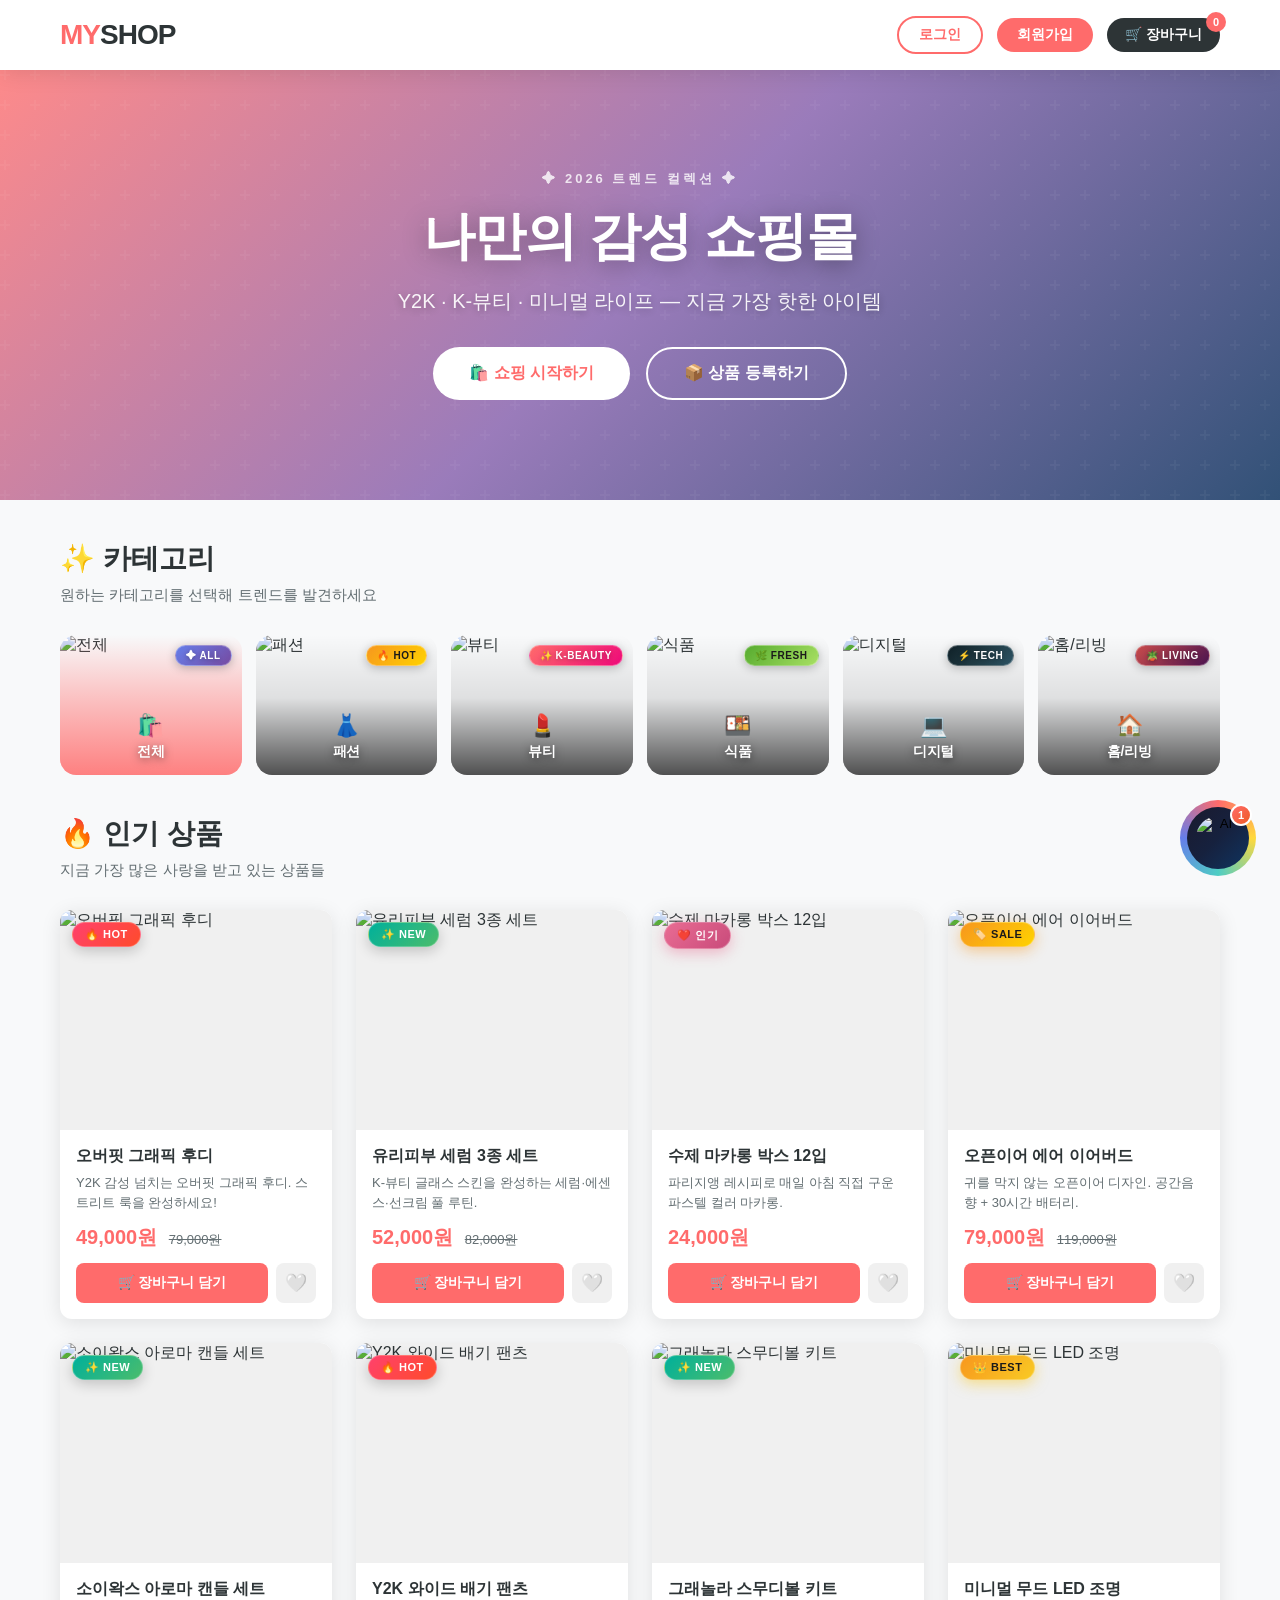
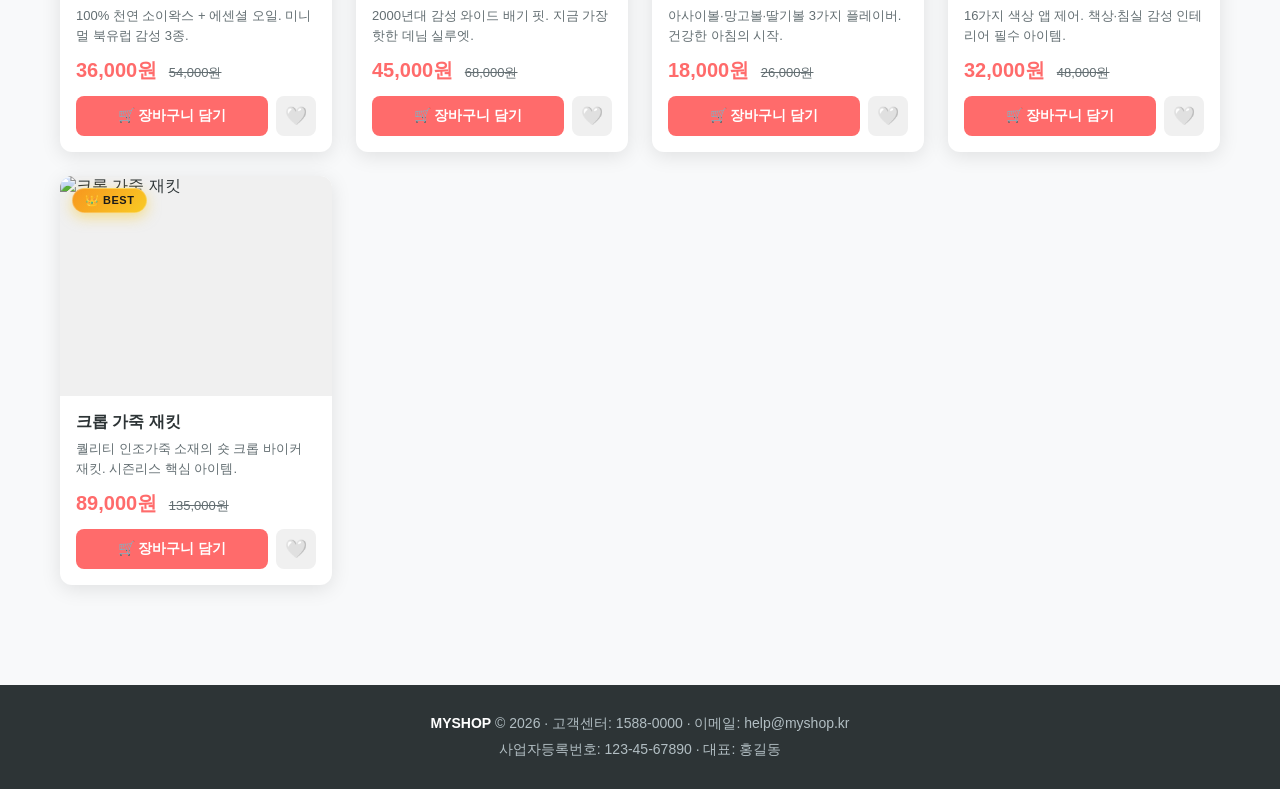
==== 내가만들 페이지 .html @ 1fa1c4a1 "Add project: 내가 만들 페이지, gitignore, init script Made-with: Cursor" ====
<!DOCTYPE html>
<html lang="ko">
<head>
  <meta charset="UTF-8" />
  <meta name="viewport" content="width=device-width, initial-scale=1.0" />
  <title>MY SHOP - 나만의 쇼핑몰</title>
  <style>
    * { margin: 0; padding: 0; box-sizing: border-box; }

    :root {
      --primary: #ff6b6b;
      --primary-dark: #e85555;
      --secondary: #4ecdc4;
      --dark: #2d3436;
      --gray: #636e72;
      --light-gray: #f0f0f0;
      --white: #ffffff;
      --shadow: 0 4px 20px rgba(0,0,0,0.1);
      --radius: 12px;
    }

    body {
      font-family: 'Segoe UI', 'Malgun Gothic', sans-serif;
      background: #f8f9fa;
      color: var(--dark);
    }

    /* ===== 헤더 ===== */
    header {
      background: var(--white);
      box-shadow: var(--shadow);
      position: sticky;
      top: 0;
      z-index: 100;
    }

    .header-inner {
      max-width: 1200px;
      margin: 0 auto;
      padding: 0 20px;
      height: 70px;
      display: flex;
      align-items: center;
      justify-content: space-between;
    }

    .logo {
      font-size: 28px;
      font-weight: 900;
      color: var(--primary);
      letter-spacing: -1px;
      cursor: pointer;
    }
    .logo span { color: var(--dark); }

    .header-actions {
      display: flex;
      align-items: center;
      gap: 14px;
    }

    .btn {
      padding: 8px 20px;
      border-radius: 30px;
      border: none;
      cursor: pointer;
      font-size: 14px;
      font-weight: 600;
      transition: all 0.2s;
    }

    .btn-outline {
      background: transparent;
      border: 2px solid var(--primary);
      color: var(--primary);
    }
    .btn-outline:hover { background: var(--primary); color: var(--white); }

    .btn-primary {
      background: var(--primary);
      color: var(--white);
    }
    .btn-primary:hover { background: var(--primary-dark); transform: translateY(-1px); }

    .cart-btn {
      position: relative;
      background: var(--dark);
      color: var(--white);
      padding: 8px 18px;
      border-radius: 30px;
      border: none;
      cursor: pointer;
      font-size: 14px;
      font-weight: 600;
      transition: all 0.2s;
    }
    .cart-btn:hover { background: #4a5568; transform: translateY(-1px); }
    .cart-count {
      position: absolute;
      top: -6px;
      right: -6px;
      background: var(--primary);
      color: var(--white);
      border-radius: 50%;
      width: 20px;
      height: 20px;
      font-size: 11px;
      display: flex;
      align-items: center;
      justify-content: center;
      font-weight: 700;
    }

    .user-info {
      display: flex;
      align-items: center;
      gap: 10px;
    }
    .user-avatar {
      width: 36px;
      height: 36px;
      background: linear-gradient(135deg, var(--primary), var(--secondary));
      border-radius: 50%;
      display: flex;
      align-items: center;
      justify-content: center;
      color: white;
      font-weight: 700;
      font-size: 14px;
    }
    .user-name { font-size: 14px; font-weight: 600; color: var(--dark); }

    /* ===== 히어로 배너 ===== */
    .hero {
      background:
        linear-gradient(135deg,
          rgba(255,107,107,0.78) 0%,
          rgba(118,75,162,0.72) 50%,
          rgba(15,52,96,0.85) 100%),
        url('https://images.unsplash.com/photo-1483985988355-763728e1935b?w=1400&q=85')
        center / cover no-repeat;
      padding: 100px 20px;
      text-align: center;
      color: white;
      position: relative;
      overflow: hidden;
    }
    .hero::after {
      content: '';
      position: absolute;
      inset: 0;
      background: url("data:image/svg+xml,%3Csvg width='60' height='60' viewBox='0 0 60 60' xmlns='http://www.w3.org/2000/svg'%3E%3Cg fill='none' fill-rule='evenodd'%3E%3Cg fill='%23ffffff' fill-opacity='0.04'%3E%3Cpath d='M36 34v-4h-2v4h-4v2h4v4h2v-4h4v-2h-4zm0-30V0h-2v4h-4v2h4v4h2V6h4V4h-4zM6 34v-4H4v4H0v2h4v4h2v-4h4v-2H6zM6 4V0H4v4H0v2h4v4h2V6h4V4H6z'/%3E%3C/g%3E%3C/g%3E%3C/svg%3E");
      pointer-events: none;
    }

    .hero > * { position: relative; z-index: 1; }

    .hero h1 {
      font-size: 52px;
      font-weight: 900;
      margin-bottom: 16px;
      text-shadow: 0 4px 24px rgba(0,0,0,0.35);
      letter-spacing: -1px;
    }

    .hero p {
      font-size: 20px;
      margin-bottom: 32px;
      opacity: 0.92;
      text-shadow: 0 2px 8px rgba(0,0,0,0.3);
    }

    .hero-btns { display: flex; gap: 16px; justify-content: center; flex-wrap: wrap; }

    .btn-hero {
      padding: 14px 36px;
      border-radius: 50px;
      font-size: 16px;
      font-weight: 700;
      border: none;
      cursor: pointer;
      transition: all 0.3s;
    }
    .btn-hero-white {
      background: white;
      color: var(--primary);
    }
    .btn-hero-white:hover { transform: translateY(-3px); box-shadow: 0 8px 25px rgba(0,0,0,0.2); }
    .btn-hero-outline {
      background: transparent;
      color: white;
      border: 2px solid white;
    }
    .btn-hero-outline:hover { background: white; color: var(--primary); transform: translateY(-3px); }

    /* ===== 메인 컨테이너 ===== */
    .container {
      max-width: 1200px;
      margin: 0 auto;
      padding: 40px 20px;
    }

    .section-title {
      font-size: 28px;
      font-weight: 800;
      margin-bottom: 8px;
      color: var(--dark);
    }
    .section-subtitle {
      color: var(--gray);
      margin-bottom: 30px;
      font-size: 15px;
    }

    /* ===== 카테고리 카드 ===== */
    .category-cards {
      display: grid;
      grid-template-columns: repeat(6, 1fr);
      gap: 14px;
      margin-bottom: 40px;
    }

    @media (max-width: 1000px) {
      .category-cards { grid-template-columns: repeat(3, 1fr); }
    }
    @media (max-width: 560px) {
      .category-cards { grid-template-columns: repeat(2, 1fr); gap: 10px; }
    }

    .cat-card {
      position: relative;
      height: 140px;
      border-radius: 16px;
      overflow: hidden;
      cursor: pointer;
      transition: transform 0.3s, box-shadow 0.3s;
    }
    .cat-card:hover { transform: translateY(-5px); box-shadow: 0 16px 40px rgba(0,0,0,0.18); }

    .cat-card img {
      width: 100%;
      height: 100%;
      object-fit: cover;
      transition: transform 0.4s;
    }
    .cat-card:hover img { transform: scale(1.08); }

    .cat-card-overlay {
      position: absolute;
      inset: 0;
      background: linear-gradient(to top, rgba(0,0,0,0.68) 0%, rgba(0,0,0,0.1) 55%, transparent 100%);
      display: flex;
      flex-direction: column;
      align-items: center;
      justify-content: flex-end;
      padding: 14px 10px;
      transition: background 0.3s;
    }
    .cat-card:hover .cat-card-overlay {
      background: linear-gradient(to top, rgba(255,107,107,0.75) 0%, rgba(255,107,107,0.2) 60%, transparent 100%);
    }
    .cat-card-overlay.active-card {
      background: linear-gradient(to top, rgba(255,107,107,0.85) 0%, rgba(255,107,107,0.35) 60%, transparent 100%);
    }

    .cat-card-emoji { font-size: 22px; margin-bottom: 4px; }
    .cat-card-label {
      color: white;
      font-size: 14px;
      font-weight: 800;
      text-shadow: 0 2px 8px rgba(0,0,0,0.5);
      letter-spacing: -0.3px;
    }

    .cat-card-badge {
      position: absolute;
      top: 10px;
      right: 10px;
      color: white;
      font-size: 10px;
      font-weight: 800;
      padding: 4px 10px;
      border-radius: 20px;
      letter-spacing: 0.6px;
      backdrop-filter: blur(6px);
      border: 1px solid rgba(255,255,255,0.3);
      box-shadow: 0 2px 10px rgba(0,0,0,0.25);
      text-shadow: 0 1px 4px rgba(0,0,0,0.3);
    }
    .badge-all      { background: linear-gradient(135deg, #667eea, #764ba2); }
    .badge-fashion  { background: linear-gradient(135deg, #f7971e, #ffd200); color: #1a1a1a; text-shadow: none; }
    .badge-beauty   { background: linear-gradient(135deg, #ff6b6b, #ee0979); }
    .badge-food     { background: linear-gradient(135deg, #56ab2f, #a8e063); color: #1a1a1a; text-shadow: none; }
    .badge-digital  { background: linear-gradient(135deg, #0f2027, #203a43, #2c5364); }
    .badge-home     { background: linear-gradient(135deg, #c94b4b, #4b134f); }

    /* ===== 카테고리 텍스트 버튼 (숨김 처리 후 JS에서 활용) ===== */
    .categories {
      display: flex;
      gap: 12px;
      margin-bottom: 40px;
      flex-wrap: wrap;
    }

    .cat-btn {
      padding: 10px 24px;
      border-radius: 30px;
      border: 2px solid #e0e0e0;
      background: white;
      color: var(--gray);
      cursor: pointer;
      font-size: 14px;
      font-weight: 600;
      transition: all 0.2s;
    }
    .cat-btn.active, .cat-btn:hover {
      background: var(--primary);
      color: white;
      border-color: var(--primary);
    }

    /* ===== 상품 그리드 ===== */
    .products-grid {
      display: grid;
      grid-template-columns: repeat(auto-fill, minmax(260px, 1fr));
      gap: 24px;
    }

    .product-card {
      background: white;
      border-radius: var(--radius);
      box-shadow: var(--shadow);
      overflow: hidden;
      transition: all 0.3s;
      cursor: pointer;
    }
    .product-card:hover { transform: translateY(-6px); box-shadow: 0 12px 40px rgba(0,0,0,0.15); }

    .product-img-wrap {
      position: relative;
      height: 220px;
      background: var(--light-gray);
      overflow: hidden;
    }
    .product-img-wrap img {
      width: 100%;
      height: 100%;
      object-fit: cover;
      transition: transform 0.4s;
    }
    .product-card:hover .product-img-wrap img { transform: scale(1.06); }

    .product-badge {
      position: absolute;
      top: 12px;
      left: 12px;
      color: white;
      padding: 5px 12px;
      border-radius: 30px;
      font-size: 11px;
      font-weight: 800;
      letter-spacing: 0.5px;
      backdrop-filter: blur(8px);
      border: 1px solid rgba(255,255,255,0.25);
      box-shadow: 0 4px 14px rgba(0,0,0,0.2);
    }
    /* 뱃지 타입별 스타일 */
    .badge-hot {
      background: linear-gradient(135deg, #ff416c, #ff4b2b);
      animation: badgePulse 1.8s ease-in-out infinite;
    }
    .badge-new {
      background: linear-gradient(135deg, #00b09b, #96c93d);
      animation: badgeShimmer 2.5s linear infinite;
      background-size: 200% 200%;
    }
    .badge-sale {
      background: linear-gradient(135deg, #f7971e, #ffd200);
      color: #1a1a1a;
      box-shadow: 0 4px 14px rgba(247,151,30,0.45);
    }
    .badge-best {
      background: linear-gradient(135deg, #f7971e 0%, #f9ca24 50%, #f0932b 100%);
      background-size: 200% 200%;
      animation: badgeGold 2s ease infinite;
      color: #1a1a1a;
      box-shadow: 0 4px 14px rgba(249,202,36,0.5);
    }
    .badge-popular {
      background: linear-gradient(135deg, #e96c93, #c94b7b);
      box-shadow: 0 4px 14px rgba(233,108,147,0.45);
    }
    .badge-default {
      background: linear-gradient(135deg, #667eea, #764ba2);
    }

    @keyframes badgePulse {
      0%,100% { box-shadow: 0 4px 14px rgba(255,65,108,0.35); transform: scale(1); }
      50%      { box-shadow: 0 4px 22px rgba(255,65,108,0.7); transform: scale(1.05); }
    }
    @keyframes badgeShimmer {
      0%   { background-position: 0% 50%; }
      50%  { background-position: 100% 50%; }
      100% { background-position: 0% 50%; }
    }
    @keyframes badgeGold {
      0%   { background-position: 0% 50%; }
      50%  { background-position: 100% 50%; }
      100% { background-position: 0% 50%; }
    }

    .product-info { padding: 16px; }
    .product-name { font-size: 16px; font-weight: 700; margin-bottom: 6px; }
    .product-desc { font-size: 13px; color: var(--gray); margin-bottom: 12px; line-height: 1.5; }
    .product-price { font-size: 20px; font-weight: 800; color: var(--primary); margin-bottom: 12px; }
    .product-price small { font-size: 13px; font-weight: 400; color: var(--gray); text-decoration: line-through; margin-left: 6px; }

    .product-actions { display: flex; gap: 8px; }
    .btn-cart {
      flex: 1;
      padding: 10px;
      background: var(--primary);
      color: white;
      border: none;
      border-radius: 8px;
      font-size: 14px;
      font-weight: 600;
      cursor: pointer;
      transition: all 0.2s;
    }
    .btn-cart:hover { background: var(--primary-dark); }
    .btn-wish {
      width: 40px;
      height: 40px;
      background: var(--light-gray);
      border: none;
      border-radius: 8px;
      font-size: 18px;
      cursor: pointer;
      transition: all 0.2s;
      display: flex;
      align-items: center;
      justify-content: center;
    }
    .btn-wish:hover { background: #ffeaea; }
    .btn-wish.liked { color: var(--primary); }

    .no-products {
      grid-column: 1 / -1;
      text-align: center;
      padding: 60px 20px;
      color: var(--gray);
    }
    .no-products .icon { font-size: 60px; margin-bottom: 16px; }
    .no-products p { font-size: 18px; }

    /* ===== 상품 등록 버튼 (판매자) ===== */
    .add-product-section {
      background: white;
      border-radius: var(--radius);
      padding: 30px;
      margin-bottom: 40px;
      box-shadow: var(--shadow);
      border-left: 5px solid var(--primary);
    }

    /* ===== 모달 공통 ===== */
    .modal-overlay {
      display: none;
      position: fixed;
      inset: 0;
      background: rgba(0,0,0,0.55);
      backdrop-filter: blur(4px);
      z-index: 1000;
      justify-content: center;
      align-items: center;
    }
    .modal-overlay.open { display: flex; }

    .modal {
      background: white;
      border-radius: 20px;
      width: 90%;
      max-width: 480px;
      max-height: 90vh;
      overflow-y: auto;
      padding: 36px;
      position: relative;
      animation: modalIn 0.3s ease;
    }
    .modal-wide { max-width: 600px; }

    @keyframes modalIn {
      from { opacity: 0; transform: translateY(-30px) scale(0.96); }
      to   { opacity: 1; transform: translateY(0) scale(1); }
    }

    .modal-close {
      position: absolute;
      top: 16px;
      right: 20px;
      background: none;
      border: none;
      font-size: 24px;
      cursor: pointer;
      color: var(--gray);
      transition: color 0.2s;
    }
    .modal-close:hover { color: var(--dark); }

    .modal-title {
      font-size: 24px;
      font-weight: 800;
      margin-bottom: 6px;
    }
    .modal-sub {
      color: var(--gray);
      font-size: 14px;
      margin-bottom: 28px;
    }

    /* ===== 폼 ===== */
    .form-group { margin-bottom: 18px; }
    .form-group label {
      display: block;
      font-size: 14px;
      font-weight: 600;
      margin-bottom: 7px;
      color: var(--dark);
    }
    .form-group input,
    .form-group textarea,
    .form-group select {
      width: 100%;
      padding: 12px 16px;
      border: 2px solid #e0e0e0;
      border-radius: 10px;
      font-size: 15px;
      transition: border-color 0.2s;
      outline: none;
      font-family: inherit;
    }
    .form-group input:focus,
    .form-group textarea:focus,
    .form-group select:focus { border-color: var(--primary); }
    .form-group textarea { height: 90px; resize: vertical; }

    .form-row { display: grid; grid-template-columns: 1fr 1fr; gap: 14px; }

    /* 이미지 업로드 */
    .img-upload-area {
      border: 2px dashed #ccc;
      border-radius: 12px;
      padding: 30px;
      text-align: center;
      cursor: pointer;
      transition: all 0.2s;
      background: #fafafa;
    }
    .img-upload-area:hover, .img-upload-area.drag { border-color: var(--primary); background: #fff0f0; }
    .img-upload-area .upload-icon { font-size: 40px; margin-bottom: 10px; }
    .img-upload-area p { color: var(--gray); font-size: 14px; }
    .img-upload-area strong { color: var(--primary); }
    #imagePreview {
      display: flex;
      flex-wrap: wrap;
      gap: 10px;
      margin-top: 14px;
    }
    .preview-item {
      position: relative;
      width: 90px;
      height: 90px;
      border-radius: 8px;
      overflow: hidden;
      border: 2px solid #e0e0e0;
    }
    .preview-item img { width: 100%; height: 100%; object-fit: cover; }
    .preview-item .remove-img {
      position: absolute;
      top: 3px;
      right: 3px;
      background: rgba(0,0,0,0.6);
      color: white;
      border: none;
      border-radius: 50%;
      width: 20px;
      height: 20px;
      font-size: 12px;
      cursor: pointer;
      display: flex;
      align-items: center;
      justify-content: center;
    }

    .btn-full {
      width: 100%;
      padding: 14px;
      border-radius: 12px;
      border: none;
      font-size: 16px;
      font-weight: 700;
      cursor: pointer;
      transition: all 0.2s;
      margin-top: 4px;
    }
    .btn-full-primary { background: var(--primary); color: white; }
    .btn-full-primary:hover { background: var(--primary-dark); transform: translateY(-2px); }

    .form-divider {
      text-align: center;
      color: var(--gray);
      font-size: 13px;
      margin: 16px 0;
      position: relative;
    }
    .form-divider::before, .form-divider::after {
      content: '';
      position: absolute;
      top: 50%;
      width: 42%;
      height: 1px;
      background: #e0e0e0;
    }
    .form-divider::before { left: 0; }
    .form-divider::after { right: 0; }

    .switch-form {
      text-align: center;
      font-size: 14px;
      color: var(--gray);
      margin-top: 16px;
    }
    .switch-form a {
      color: var(--primary);
      font-weight: 700;
      cursor: pointer;
      text-decoration: none;
    }
    .switch-form a:hover { text-decoration: underline; }

    /* ===== 장바구니 모달 ===== */
    .cart-item {
      display: flex;
      align-items: center;
      gap: 14px;
      padding: 14px 0;
      border-bottom: 1px solid #f0f0f0;
    }
    .cart-item-img {
      width: 70px;
      height: 70px;
      border-radius: 10px;
      object-fit: cover;
      background: var(--light-gray);
    }
    .cart-item-info { flex: 1; }
    .cart-item-name { font-weight: 700; font-size: 15px; }
    .cart-item-price { color: var(--primary); font-weight: 700; font-size: 15px; margin-top: 4px; }
    .cart-item-qty {
      display: flex;
      align-items: center;
      gap: 8px;
      margin-top: 8px;
    }
    .qty-btn {
      width: 28px;
      height: 28px;
      border-radius: 50%;
      border: 2px solid #e0e0e0;
      background: white;
      font-size: 16px;
      cursor: pointer;
      display: flex;
      align-items: center;
      justify-content: center;
      transition: all 0.2s;
    }
    .qty-btn:hover { border-color: var(--primary); color: var(--primary); }
    .qty-num { font-weight: 700; min-width: 24px; text-align: center; }
    .cart-item-remove {
      background: none;
      border: none;
      color: #ccc;
      font-size: 20px;
      cursor: pointer;
      transition: color 0.2s;
    }
    .cart-item-remove:hover { color: var(--primary); }

    .cart-total {
      margin-top: 20px;
      padding: 16px;
      background: #fff5f5;
      border-radius: 12px;
    }
    .cart-total-row {
      display: flex;
      justify-content: space-between;
      align-items: center;
      margin-bottom: 8px;
    }
    .cart-total-price { font-size: 22px; font-weight: 900; color: var(--primary); }
    .cart-empty { text-align: center; padding: 40px; color: var(--gray); }
    .cart-empty .icon { font-size: 50px; margin-bottom: 12px; }

    /* ===== 토스트 알림 ===== */
    #toast {
      position: fixed;
      bottom: 30px;
      right: 30px;
      background: var(--dark);
      color: white;
      padding: 14px 24px;
      border-radius: 12px;
      font-size: 15px;
      font-weight: 600;
      box-shadow: 0 8px 30px rgba(0,0,0,0.2);
      z-index: 9999;
      transform: translateY(80px);
      opacity: 0;
      transition: all 0.4s cubic-bezier(0.175, 0.885, 0.32, 1.275);
      display: flex;
      align-items: center;
      gap: 10px;
    }
    #toast.show { transform: translateY(0); opacity: 1; }
    #toast.success { background: #00b894; }
    #toast.error { background: #d63031; }
    #toast.info { background: #0984e3; }

    /* ===== 푸터 ===== */
    footer {
      background: var(--dark);
      color: #b2bec3;
      text-align: center;
      padding: 30px 20px;
      margin-top: 60px;
      font-size: 14px;
    }
    footer strong { color: white; }

    /* ===== AI 챗봇 (트렌디 리디자인) ===== */

    /* FAB 버튼 */
    .chatbot-fab {
      position: fixed;
      bottom: 28px;
      right: 28px;
      width: 68px;
      height: 68px;
      border-radius: 50%;
      border: none;
      cursor: pointer;
      z-index: 500;
      padding: 0;
      background: none;
      transition: transform 0.3s cubic-bezier(0.175,0.885,0.32,1.275);
    }
    .chatbot-fab:hover { transform: scale(1.1); }

    .fab-ring {
      position: absolute;
      inset: -4px;
      border-radius: 50%;
      background: conic-gradient(from 0deg, #ff6b6b, #ffd93d, #4ecdc4, #667eea, #ff6b6b);
      animation: spinRing 3s linear infinite;
      z-index: 0;
    }
    @keyframes spinRing { to { transform: rotate(360deg); } }

    .fab-inner {
      position: absolute;
      inset: 3px;
      border-radius: 50%;
      background: linear-gradient(135deg, #1a1a2e 0%, #16213e 50%, #0f3460 100%);
      display: flex;
      align-items: center;
      justify-content: center;
      z-index: 1;
      overflow: hidden;
    }
    .fab-inner img {
      width: 44px;
      height: 44px;
      border-radius: 50%;
      object-fit: cover;
    }
    .fab-inner-close {
      display: none;
      font-size: 20px;
      color: white;
    }

    .chat-notif {
      position: absolute;
      top: 0px;
      right: 0px;
      background: linear-gradient(135deg, #ff6b6b, #ee5a24);
      color: white;
      border-radius: 50%;
      width: 22px;
      height: 22px;
      font-size: 11px;
      font-weight: 800;
      display: flex;
      align-items: center;
      justify-content: center;
      z-index: 2;
      border: 2px solid white;
      animation: notifPop 1.8s ease-in-out infinite;
    }
    @keyframes notifPop {
      0%,100% { transform: scale(1); box-shadow: 0 0 0 0 rgba(255,107,107,0.4); }
      50%      { transform: scale(1.15); box-shadow: 0 0 0 8px rgba(255,107,107,0); }
    }

    /* 챗봇 창 */
    .chatbot-window {
      position: fixed;
      bottom: 112px;
      right: 28px;
      width: 380px;
      height: 560px;
      border-radius: 28px;
      box-shadow: 0 30px 80px rgba(0,0,0,0.22), 0 0 0 1px rgba(255,255,255,0.1);
      z-index: 499;
      display: flex;
      flex-direction: column;
      overflow: hidden;
      transform: scale(0.82) translateY(40px);
      opacity: 0;
      pointer-events: none;
      transform-origin: bottom right;
      transition: all 0.38s cubic-bezier(0.175,0.885,0.32,1.275);
      background: #0f0f1a;
    }
    .chatbot-window.open {
      transform: scale(1) translateY(0);
      opacity: 1;
      pointer-events: all;
    }

    /* 헤더 - 메시 그라디언트 */
    .chatbot-header {
      position: relative;
      padding: 18px 18px 22px;
      display: flex;
      align-items: center;
      justify-content: space-between;
      color: white;
      flex-shrink: 0;
      overflow: hidden;
      background: linear-gradient(135deg, #1a1a2e 0%, #16213e 60%, #0f3460 100%);
    }

    /* 메시 그라디언트 배경 블롭 */
    .chatbot-header::before {
      content: '';
      position: absolute;
      top: -30px; left: -20px;
      width: 160px; height: 160px;
      background: radial-gradient(circle, rgba(102,126,234,0.6) 0%, transparent 70%);
      border-radius: 50%;
      animation: blobFloat1 5s ease-in-out infinite;
    }
    .chatbot-header::after {
      content: '';
      position: absolute;
      bottom: -20px; right: 30px;
      width: 120px; height: 120px;
      background: radial-gradient(circle, rgba(255,107,107,0.5) 0%, transparent 70%);
      border-radius: 50%;
      animation: blobFloat2 6s ease-in-out infinite;
    }
    @keyframes blobFloat1 {
      0%,100% { transform: translate(0,0) scale(1); }
      50%      { transform: translate(15px, 10px) scale(1.15); }
    }
    @keyframes blobFloat2 {
      0%,100% { transform: translate(0,0) scale(1); }
      50%      { transform: translate(-10px,-8px) scale(1.1); }
    }

    .chatbot-header-info {
      display: flex;
      align-items: center;
      gap: 13px;
      position: relative;
      z-index: 1;
    }

    .chatbot-avatar-wrap {
      position: relative;
    }
    .chatbot-avatar {
      width: 52px;
      height: 52px;
      border-radius: 50%;
      border: 2.5px solid rgba(255,255,255,0.3);
      object-fit: cover;
      display: block;
      background: #1a1a2e;
    }
    .avatar-online-ring {
      position: absolute;
      bottom: 1px; right: 1px;
      width: 13px; height: 13px;
      background: #00d2a0;
      border-radius: 50%;
      border: 2px solid #16213e;
      animation: onlinePulse 2s infinite;
    }
    @keyframes onlinePulse {
      0%,100% { box-shadow: 0 0 0 0 rgba(0,210,160,0.5); }
      50%      { box-shadow: 0 0 0 5px rgba(0,210,160,0); }
    }

    .chatbot-name {
      font-weight: 800;
      font-size: 16px;
      letter-spacing: -0.3px;
      background: linear-gradient(90deg, #fff 30%, #c9d6ff);
      -webkit-background-clip: text;
      -webkit-text-fill-color: transparent;
      background-clip: text;
    }
    .chatbot-status {
      font-size: 12px;
      color: rgba(255,255,255,0.65);
      display: flex;
      align-items: center;
      gap: 5px;
      margin-top: 3px;
    }
    .status-dot {
      width: 6px; height: 6px;
      background: #00d2a0;
      border-radius: 50%;
      animation: blink 2s infinite;
    }
    @keyframes blink { 0%,100%{opacity:1} 50%{opacity:0.3} }

    .chatbot-header-close {
      position: relative;
      z-index: 1;
      background: rgba(255,255,255,0.12);
      border: 1px solid rgba(255,255,255,0.2);
      color: white;
      width: 34px; height: 34px;
      border-radius: 50%;
      cursor: pointer;
      font-size: 14px;
      transition: all 0.2s;
      display: flex;
      align-items: center;
      justify-content: center;
      backdrop-filter: blur(8px);
    }
    .chatbot-header-close:hover {
      background: rgba(255,255,255,0.25);
      transform: rotate(90deg);
    }

    /* 별이 흐르는 헤더 장식 */
    .header-stars {
      position: absolute;
      inset: 0;
      z-index: 0;
      pointer-events: none;
      overflow: hidden;
    }
    .star {
      position: absolute;
      background: white;
      border-radius: 50%;
      opacity: 0;
      animation: starFade 4s infinite;
    }
    @keyframes starFade {
      0%   { opacity: 0; transform: scale(0); }
      50%  { opacity: 0.7; transform: scale(1); }
      100% { opacity: 0; transform: scale(0); }
    }

    /* 메시지 영역 */
    .chatbot-messages {
      flex: 1;
      overflow-y: auto;
      padding: 18px 16px;
      display: flex;
      flex-direction: column;
      gap: 14px;
      background: linear-gradient(180deg, #0f0f1a 0%, #141428 100%);
    }
    .chatbot-messages::-webkit-scrollbar { width: 3px; }
    .chatbot-messages::-webkit-scrollbar-thumb {
      background: rgba(255,255,255,0.1);
      border-radius: 4px;
    }

    /* 메시지 래퍼 (아바타 포함) */
    .chat-msg-wrap {
      display: flex;
      align-items: flex-end;
      gap: 8px;
    }
    .chat-msg-wrap.user { flex-direction: row-reverse; }

    .chat-mini-avatar {
      width: 28px; height: 28px;
      border-radius: 50%;
      object-fit: cover;
      flex-shrink: 0;
      border: 1.5px solid rgba(255,255,255,0.15);
    }
    .chat-mini-user {
      width: 28px; height: 28px;
      border-radius: 50%;
      background: linear-gradient(135deg, #667eea, #ff6b6b);
      display: flex;
      align-items: center;
      justify-content: center;
      font-size: 13px;
      color: white;
      font-weight: 700;
      flex-shrink: 0;
    }

    .chat-msg { display: flex; flex-direction: column; max-width: 75%; }
    .chat-msg.bot { align-items: flex-start; }
    .chat-msg.user { align-items: flex-end; }

    .chat-bubble {
      padding: 12px 16px;
      border-radius: 20px;
      font-size: 14px;
      line-height: 1.6;
      word-break: break-word;
    }
    .chat-msg.bot .chat-bubble {
      background: rgba(255,255,255,0.08);
      color: #e8eaf6;
      border-bottom-left-radius: 5px;
      border: 1px solid rgba(255,255,255,0.1);
      backdrop-filter: blur(10px);
    }
    .chat-msg.user .chat-bubble {
      background: linear-gradient(135deg, #667eea 0%, #764ba2 100%);
      color: white;
      border-bottom-right-radius: 5px;
      box-shadow: 0 4px 20px rgba(102,126,234,0.4);
    }
    .chat-time {
      font-size: 10px;
      color: rgba(255,255,255,0.3);
      margin-top: 5px;
      padding: 0 4px;
    }

    /* 타이핑 인디케이터 */
    .chat-typing {
      display: flex;
      align-items: center;
      gap: 5px;
      padding: 14px 18px;
      background: rgba(255,255,255,0.07);
      border: 1px solid rgba(255,255,255,0.1);
      border-radius: 20px;
      border-bottom-left-radius: 5px;
      width: fit-content;
    }
    .typing-dot {
      width: 7px; height: 7px;
      background: linear-gradient(135deg, #667eea, #764ba2);
      border-radius: 50%;
      animation: typingBounce 1.2s infinite;
    }
    .typing-dot:nth-child(2) { animation-delay: 0.2s; background: linear-gradient(135deg, #764ba2, #ff6b6b); }
    .typing-dot:nth-child(3) { animation-delay: 0.4s; background: linear-gradient(135deg, #ff6b6b, #ffd93d); }
    @keyframes typingBounce {
      0%,60%,100% { transform: translateY(0) scale(1); }
      30%          { transform: translateY(-7px) scale(1.1); }
    }

    /* 빠른 질문 버튼 */
    .chatbot-quick-btns {
      display: flex;
      flex-wrap: wrap;
      gap: 8px;
      margin-top: 6px;
    }
    .chatbot-quick-btns button {
      background: rgba(255,255,255,0.06);
      border: 1px solid rgba(255,255,255,0.15);
      border-radius: 20px;
      padding: 7px 14px;
      font-size: 12px;
      cursor: pointer;
      color: rgba(255,255,255,0.75);
      transition: all 0.25s;
      font-weight: 600;
      backdrop-filter: blur(8px);
    }
    .chatbot-quick-btns button:hover {
      background: rgba(102,126,234,0.3);
      border-color: #667eea;
      color: white;
      transform: translateY(-2px);
      box-shadow: 0 4px 16px rgba(102,126,234,0.3);
    }

    /* 구분선 날짜 */
    .chat-date-divider {
      display: flex;
      align-items: center;
      gap: 10px;
      color: rgba(255,255,255,0.25);
      font-size: 11px;
    }
    .chat-date-divider::before, .chat-date-divider::after {
      content: '';
      flex: 1;
      height: 1px;
      background: rgba(255,255,255,0.08);
    }

    /* 입력창 */
    .chatbot-input-area {
      display: flex;
      align-items: center;
      gap: 10px;
      padding: 14px 16px;
      background: rgba(255,255,255,0.04);
      border-top: 1px solid rgba(255,255,255,0.08);
      flex-shrink: 0;
      backdrop-filter: blur(10px);
    }
    .chatbot-input-area input {
      flex: 1;
      background: rgba(255,255,255,0.08);
      border: 1.5px solid rgba(255,255,255,0.12);
      border-radius: 30px;
      padding: 11px 18px;
      font-size: 14px;
      color: white;
      outline: none;
      transition: all 0.25s;
      font-family: inherit;
    }
    .chatbot-input-area input::placeholder { color: rgba(255,255,255,0.35); }
    .chatbot-input-area input:focus {
      border-color: rgba(102,126,234,0.7);
      background: rgba(102,126,234,0.12);
      box-shadow: 0 0 0 3px rgba(102,126,234,0.15);
    }

    .chatbot-send {
      width: 46px; height: 46px;
      background: linear-gradient(135deg, #667eea 0%, #764ba2 100%);
      color: white;
      border: none;
      border-radius: 50%;
      font-size: 18px;
      cursor: pointer;
      display: flex;
      align-items: center;
      justify-content: center;
      transition: all 0.25s;
      flex-shrink: 0;
      box-shadow: 0 4px 18px rgba(102,126,234,0.45);
    }
    .chatbot-send:hover {
      transform: scale(1.12) rotate(-5deg);
      box-shadow: 0 6px 24px rgba(102,126,234,0.65);
    }
    .chatbot-send svg {
      width: 20px; height: 20px;
      fill: none;
      stroke: white;
      stroke-width: 2.2;
      stroke-linecap: round;
      stroke-linejoin: round;
    }

    /* ===== 반응형 ===== */
    @media (max-width: 600px) {
      .hero h1 { font-size: 32px; }
      .hero p { font-size: 16px; }
      .form-row { grid-template-columns: 1fr; }
      .header-inner { gap: 8px; }
      .chatbot-window { width: calc(100vw - 20px); right: 10px; bottom: 90px; }
      .chatbot-fab { bottom: 16px; right: 16px; }
    }
  </style>
</head>
<body>

<!-- ===== 헤더 ===== -->
<header>
  <div class="header-inner">
    <div class="logo" onclick="scrollToTop()">MY<span>SHOP</span></div>
    <div class="header-actions" id="headerActions">
      <button class="btn btn-outline" onclick="openModal('loginModal')">로그인</button>
      <button class="btn btn-primary" onclick="openModal('registerModal')">회원가입</button>
      <button class="cart-btn" onclick="openModal('cartModal')">
        🛒 장바구니
        <span class="cart-count" id="cartCount">0</span>
      </button>
    </div>
  </div>
</header>

<!-- ===== 히어로 배너 ===== -->
<div class="hero">
  <div style="font-size:13px;font-weight:700;letter-spacing:3px;opacity:0.8;margin-bottom:14px;text-transform:uppercase;">✦ 2026 트렌드 컬렉션 ✦</div>
  <h1>나만의 감성 쇼핑몰</h1>
  <p>Y2K · K-뷰티 · 미니멀 라이프 — 지금 가장 핫한 아이템</p>
  <div class="hero-btns">
    <button class="btn-hero btn-hero-white" onclick="scrollToProducts()">🛍️ 쇼핑 시작하기</button>
    <button class="btn-hero btn-hero-outline" onclick="checkLoginAndOpen()">📦 상품 등록하기</button>
  </div>
</div>

<!-- ===== 메인 콘텐츠 ===== -->
<div class="container">

  <!-- 카테고리 카드 -->
  <h2 class="section-title">✨ 카테고리</h2>
  <p class="section-subtitle">원하는 카테고리를 선택해 트렌드를 발견하세요</p>
  <div class="category-cards" id="categoryCards">
    <div class="cat-card active-card" onclick="filterCategoryCard('all', this)">
      <img src="https://images.unsplash.com/photo-1483985988355-763728e1935b?w=600&q=85" alt="전체" loading="lazy" />
      <div class="cat-card-overlay active-card" id="overlay-all">
        <div class="cat-card-emoji">🛍️</div>
        <div class="cat-card-label">전체</div>
      </div>
      <span class="cat-card-badge badge-all">✦ ALL</span>
    </div>
    <div class="cat-card" onclick="filterCategoryCard('fashion', this)">
      <img src="https://images.unsplash.com/photo-1469334031218-e382a71b716b?w=600&q=85" alt="패션" loading="lazy" />
      <div class="cat-card-overlay" id="overlay-fashion">
        <div class="cat-card-emoji">👗</div>
        <div class="cat-card-label">패션</div>
      </div>
      <span class="cat-card-badge badge-fashion">🔥 HOT</span>
    </div>
    <div class="cat-card" onclick="filterCategoryCard('beauty', this)">
      <img src="https://images.unsplash.com/photo-1596462502278-27bfdc403348?w=600&q=85" alt="뷰티" loading="lazy" />
      <div class="cat-card-overlay" id="overlay-beauty">
        <div class="cat-card-emoji">💄</div>
        <div class="cat-card-label">뷰티</div>
      </div>
      <span class="cat-card-badge badge-beauty">✨ K-BEAUTY</span>
    </div>
    <div class="cat-card" onclick="filterCategoryCard('food', this)">
      <img src="https://images.unsplash.com/photo-1504674900247-0877df9cc836?w=600&q=85" alt="식품" loading="lazy" />
      <div class="cat-card-overlay" id="overlay-food">
        <div class="cat-card-emoji">🍱</div>
        <div class="cat-card-label">식품</div>
      </div>
      <span class="cat-card-badge badge-food">🌿 FRESH</span>
    </div>
    <div class="cat-card" onclick="filterCategoryCard('digital', this)">
      <img src="https://images.unsplash.com/photo-1519389950473-47ba0277781c?w=600&q=85" alt="디지털" loading="lazy" />
      <div class="cat-card-overlay" id="overlay-digital">
        <div class="cat-card-emoji">💻</div>
        <div class="cat-card-label">디지털</div>
      </div>
      <span class="cat-card-badge badge-digital">⚡ TECH</span>
    </div>
    <div class="cat-card" onclick="filterCategoryCard('home', this)">
      <img src="https://images.unsplash.com/photo-1618221195710-dd6b41faaea6?w=600&q=85" alt="홈/리빙" loading="lazy" />
      <div class="cat-card-overlay" id="overlay-home">
        <div class="cat-card-emoji">🏠</div>
        <div class="cat-card-label">홈/리빙</div>
      </div>
      <span class="cat-card-badge badge-home">🪴 LIVING</span>
    </div>
  </div>

  <!-- 상품 목록 -->
  <div id="productsSection">
    <h2 class="section-title">🔥 인기 상품</h2>
    <p class="section-subtitle" id="productSubtitle">지금 가장 많은 사랑을 받고 있는 상품들</p>

    <!-- 카테고리 필터 (숨김) -->
    <div class="categories" style="display:none;">
      <button class="cat-btn active" id="catAll" onclick="filterCategory('all', this)">전체</button>
      <button class="cat-btn" id="catFashion" onclick="filterCategory('fashion', this)">👗 패션</button>
      <button class="cat-btn" id="catBeauty" onclick="filterCategory('beauty', this)">💄 뷰티</button>
      <button class="cat-btn" id="catFood" onclick="filterCategory('food', this)">🍕 식품</button>
      <button class="cat-btn" id="catDigital" onclick="filterCategory('digital', this)">💻 디지털</button>
      <button class="cat-btn" id="catHome" onclick="filterCategory('home', this)">🏠 홈/리빙</button>
    </div>

    <div class="products-grid" id="productsGrid">
      <!-- JS로 렌더링 -->
    </div>
  </div>
</div>

<!-- ===== 푸터 ===== -->
<footer>
  <p><strong>MYSHOP</strong> &copy; 2026 · 고객센터: 1588-0000 · 이메일: help@myshop.kr</p>
  <p style="margin-top:8px;">사업자등록번호: 123-45-67890 · 대표: 홍길동</p>
</footer>

<!-- ===== AI 챗봇 ===== -->
<button class="chatbot-fab" id="chatbotFab" onclick="toggleChatbot()" title="AI 챗봇 열기">
  <div class="fab-ring"></div>
  <div class="fab-inner" id="fabInner">
    <img src="https://api.dicebear.com/8.x/bottts-neutral/svg?seed=myshop&backgroundColor=1a1a2e&eyes=happy&mouth=smile01" alt="AI" id="fabImg" />
    <span class="fab-inner-close" id="fabClose">✕</span>
  </div>
  <span class="chat-notif" id="chatNotif">1</span>
</button>

<div class="chatbot-window" id="chatbotWindow">

  <!-- 헤더 -->
  <div class="chatbot-header">
    <div class="header-stars" id="headerStars"></div>
    <div class="chatbot-header-info">
      <div class="chatbot-avatar-wrap">
        <img class="chatbot-avatar"
          src="https://api.dicebear.com/8.x/bottts-neutral/svg?seed=myshop&backgroundColor=1a1a2e&eyes=happy&mouth=smile01"
          alt="AI 아바타"
          onerror="this.src='data:image/svg+xml,<svg xmlns=%22http://www.w3.org/2000/svg%22 viewBox=%220 0 100 100%22><text y=%22.9em%22 font-size=%2290%22>🤖</text></svg>'" />
        <div class="avatar-online-ring"></div>
      </div>
      <div>
        <div class="chatbot-name">MYSHOP AI ✦</div>
        <div class="chatbot-status"><span class="status-dot"></span>항상 응답 준비 중</div>
      </div>
    </div>
    <button class="chatbot-header-close" onclick="toggleChatbot()">✕</button>
  </div>

  <!-- 메시지 -->
  <div class="chatbot-messages" id="chatMessages">
    <div class="chat-date-divider">오늘</div>
    <div class="chat-msg-wrap bot">
      <img class="chat-mini-avatar"
        src="https://api.dicebear.com/8.x/bottts-neutral/svg?seed=myshop&backgroundColor=1a1a2e&eyes=happy&mouth=smile01"
        alt="AI"
        onerror="this.src='data:image/svg+xml,<svg xmlns=%22http://www.w3.org/2000/svg%22 viewBox=%220 0 100 100%22><text y=%22.9em%22 font-size=%2290%22>🤖</text></svg>'" />
      <div class="chat-msg bot">
        <div class="chat-bubble">안녕하세요! 👋<br>저는 <b>MYSHOP AI</b>입니다.<br>무엇이든 도와드릴게요 ✨</div>
        <div class="chat-time">방금 전</div>
      </div>
    </div>
    <div class="chatbot-quick-btns" id="quickBtns">
      <button onclick="quickSend('상품 추천해줘')">🛍️ 상품 추천</button>
      <button onclick="quickSend('배송은 얼마나 걸려?')">🚚 배송 안내</button>
      <button onclick="quickSend('반품/교환 방법 알려줘')">🔄 반품/교환</button>
      <button onclick="quickSend('회원가입 방법이 뭐야?')">👤 회원가입</button>
    </div>
  </div>

  <!-- 입력창 -->
  <div class="chatbot-input-area">
    <input type="text" id="chatInput" placeholder="궁금한 점을 물어보세요..." onkeydown="if(event.key==='Enter')sendChat()" />
    <button class="chatbot-send" onclick="sendChat()">
      <svg viewBox="0 0 24 24"><line x1="22" y1="2" x2="11" y2="13"/><polygon points="22 2 15 22 11 13 2 9 22 2"/></svg>
    </button>
  </div>

</div>

<!-- ===== 토스트 ===== -->
<div id="toast">
  <span id="toastIcon">✅</span>
  <span id="toastMsg"></span>
</div>


<!-- ==================== 모달들 ==================== -->

<!-- 로그인 모달 -->
<div class="modal-overlay" id="loginModal">
  <div class="modal">
    <button class="modal-close" onclick="closeModal('loginModal')">✕</button>
    <div class="modal-title">👋 로그인</div>
    <div class="modal-sub">MYSHOP에 오신 것을 환영합니다</div>
    <div class="form-group">
      <label>이메일</label>
      <input type="email" id="loginEmail" placeholder="이메일 주소 입력" />
    </div>
    <div class="form-group">
      <label>비밀번호</label>
      <input type="password" id="loginPw" placeholder="비밀번호 입력" onkeydown="if(event.key==='Enter')doLogin()" />
    </div>
    <button class="btn-full btn-full-primary" onclick="doLogin()">로그인</button>
    <div class="form-divider">또는</div>
    <div class="switch-form">
      아직 회원이 아니신가요? <a onclick="switchModal('loginModal','registerModal')">회원가입하기</a>
    </div>
  </div>
</div>

<!-- 회원가입 모달 -->
<div class="modal-overlay" id="registerModal">
  <div class="modal">
    <button class="modal-close" onclick="closeModal('registerModal')">✕</button>
    <div class="modal-title">🎉 회원가입</div>
    <div class="modal-sub">MYSHOP 회원이 되어 다양한 혜택을 누리세요</div>
    <div class="form-group">
      <label>이름</label>
      <input type="text" id="regName" placeholder="이름 입력" />
    </div>
    <div class="form-group">
      <label>이메일</label>
      <input type="email" id="regEmail" placeholder="이메일 주소 입력" />
    </div>
    <div class="form-row">
      <div class="form-group">
        <label>비밀번호</label>
        <input type="password" id="regPw" placeholder="6자 이상" />
      </div>
      <div class="form-group">
        <label>비밀번호 확인</label>
        <input type="password" id="regPw2" placeholder="동일하게 입력" />
      </div>
    </div>
    <div class="form-group">
      <label>전화번호 (선택)</label>
      <input type="tel" id="regPhone" placeholder="010-0000-0000" />
    </div>
    <button class="btn-full btn-full-primary" onclick="doRegister()">회원가입 완료</button>
    <div class="switch-form" style="margin-top:14px;">
      이미 계정이 있으신가요? <a onclick="switchModal('registerModal','loginModal')">로그인하기</a>
    </div>
  </div>
</div>

<!-- 상품 등록 모달 -->
<div class="modal-overlay" id="addProductModal">
  <div class="modal modal-wide">
    <button class="modal-close" onclick="closeModal('addProductModal')">✕</button>
    <div class="modal-title">📦 상품 등록</div>
    <div class="modal-sub">새로운 상품을 등록하고 판매를 시작하세요</div>

    <!-- 이미지 업로드 -->
    <div class="form-group">
      <label>상품 이미지</label>
      <div class="img-upload-area" id="uploadArea" onclick="document.getElementById('fileInput').click()"
           ondragover="handleDragOver(event)" ondragleave="handleDragLeave(event)" ondrop="handleDrop(event)">
        <div class="upload-icon">📷</div>
        <p><strong>클릭</strong>하거나 이미지를 <strong>드래그</strong>하여 업로드</p>
        <p style="margin-top:6px;font-size:12px;">PNG, JPG, WEBP · 최대 5장 · 각 10MB 이하</p>
      </div>
      <input type="file" id="fileInput" accept="image/*" multiple style="display:none" onchange="handleFiles(this.files)" />
      <div id="imagePreview"></div>
    </div>

    <div class="form-group">
      <label>상품명</label>
      <input type="text" id="prodName" placeholder="상품명을 입력하세요" />
    </div>
    <div class="form-group">
      <label>상품 설명</label>
      <textarea id="prodDesc" placeholder="상품에 대한 자세한 설명을 입력하세요"></textarea>
    </div>
    <div class="form-row">
      <div class="form-group">
        <label>판매가 (원)</label>
        <input type="number" id="prodPrice" placeholder="0" min="0" />
      </div>
      <div class="form-group">
        <label>정가 (원, 선택)</label>
        <input type="number" id="prodOrigPrice" placeholder="0" min="0" />
      </div>
    </div>
    <div class="form-row">
      <div class="form-group">
        <label>카테고리</label>
        <select id="prodCategory">
          <option value="fashion">👗 패션</option>
          <option value="beauty">💄 뷰티</option>
          <option value="food">🍕 식품</option>
          <option value="digital">💻 디지털</option>
          <option value="home">🏠 홈/리빙</option>
        </select>
      </div>
      <div class="form-group">
        <label>재고 수량</label>
        <input type="number" id="prodStock" placeholder="0" min="0" value="1" />
      </div>
    </div>
    <div class="form-group">
      <label>뱃지 (선택)</label>
      <input type="text" id="prodBadge" placeholder="예: NEW, BEST, SALE" maxlength="10" />
    </div>
    <button class="btn-full btn-full-primary" onclick="addProduct()">✅ 상품 등록하기</button>
  </div>
</div>

<!-- 장바구니 모달 -->
<div class="modal-overlay" id="cartModal">
  <div class="modal modal-wide">
    <button class="modal-close" onclick="closeModal('cartModal')">✕</button>
    <div class="modal-title">🛒 장바구니</div>
    <div class="modal-sub" id="cartSubtitle">담긴 상품을 확인하세요</div>
    <div id="cartItems"></div>
    <div id="cartTotalArea"></div>
  </div>
</div>


<!-- ==================== JavaScript ==================== -->
<script>
// ===== 상태 관리 =====
let currentUser = null;
let users = JSON.parse(localStorage.getItem('myshop_users') || '[]');
let cart = JSON.parse(localStorage.getItem('myshop_cart') || '[]');
let uploadedImages = []; // base64 배열

// v3: 카테고리 이미지 업데이트
localStorage.removeItem('myshop_products');
localStorage.removeItem('myshop_products_v2');
let products = JSON.parse(localStorage.getItem('myshop_products_v3') || 'null');
if (!products) {
  products = [
    {
      id: 1,
      name: "오버핏 그래픽 후디",
      desc: "Y2K 감성 넘치는 오버핏 그래픽 후디. 스트리트 룩을 완성하세요!",
      price: 49000,
      origPrice: 79000,
      category: "fashion",
      badge: "HOT",
      image: "https://images.unsplash.com/photo-1529374255404-311a2a4f1fd9?w=500&q=85",
      seller: "admin"
    },
    {
      id: 2,
      name: "유리피부 세럼 3종 세트",
      desc: "K-뷰티 글래스 스킨을 완성하는 세럼·에센스·선크림 풀 루틴.",
      price: 52000,
      origPrice: 82000,
      category: "beauty",
      badge: "NEW",
      image: "https://images.unsplash.com/photo-1608248543803-ba4f8c70ae0b?w=500&q=85",
      seller: "admin"
    },
    {
      id: 3,
      name: "수제 마카롱 박스 12입",
      desc: "파리지앵 레시피로 매일 아침 직접 구운 파스텔 컬러 마카롱.",
      price: 24000,
      origPrice: null,
      category: "food",
      badge: "인기",
      image: "https://images.unsplash.com/photo-1519869325930-281384150729?w=500&q=85",
      seller: "admin"
    },
    {
      id: 4,
      name: "오픈이어 에어 이어버드",
      desc: "귀를 막지 않는 오픈이어 디자인. 공간음향 + 30시간 배터리.",
      price: 79000,
      origPrice: 119000,
      category: "digital",
      badge: "SALE",
      image: "https://images.unsplash.com/photo-1590658268037-6bf12165a8df?w=500&q=85",
      seller: "admin"
    },
    {
      id: 5,
      name: "소이왁스 아로마 캔들 세트",
      desc: "100% 천연 소이왁스 + 에센셜 오일. 미니멀 북유럽 감성 3종.",
      price: 36000,
      origPrice: 54000,
      category: "home",
      badge: "NEW",
      image: "https://images.unsplash.com/photo-1603006905003-be475563bc59?w=500&q=85",
      seller: "admin"
    },
    {
      id: 6,
      name: "Y2K 와이드 배기 팬츠",
      desc: "2000년대 감성 와이드 배기 핏. 지금 가장 핫한 데님 실루엣.",
      price: 45000,
      origPrice: 68000,
      category: "fashion",
      badge: "HOT",
      image: "https://images.unsplash.com/photo-1475180098004-ca77a66827be?w=500&q=85",
      seller: "admin"
    },
    {
      id: 7,
      name: "그래놀라 스무디볼 키트",
      desc: "아사이볼·망고볼·딸기볼 3가지 플레이버. 건강한 아침의 시작.",
      price: 18000,
      origPrice: 26000,
      category: "food",
      badge: "NEW",
      image: "https://images.unsplash.com/photo-1511690656952-34342bb7c2f2?w=500&q=85",
      seller: "admin"
    },
    {
      id: 8,
      name: "미니멀 무드 LED 조명",
      desc: "16가지 색상 앱 제어. 책상·침실 감성 인테리어 필수 아이템.",
      price: 32000,
      origPrice: 48000,
      category: "home",
      badge: "BEST",
      image: "https://images.unsplash.com/photo-1524484485831-a92ffc0de03f?w=500&q=85",
      seller: "admin"
    },
    {
      id: 9,
      name: "크롭 가죽 재킷",
      desc: "퀄리티 인조가죽 소재의 숏 크롭 바이커 재킷. 시즌리스 핵심 아이템.",
      price: 89000,
      origPrice: 135000,
      category: "fashion",
      badge: "BEST",
      image: "https://images.unsplash.com/photo-1591047139829-d91aecb6caea?w=500&q=85",
      seller: "admin"
    }
  ];
  saveProducts();
}

function saveProducts() { localStorage.setItem('myshop_products_v3', JSON.stringify(products)); }
function saveCart()     { localStorage.setItem('myshop_cart',     JSON.stringify(cart));     }
function saveUsers()    { localStorage.setItem('myshop_users',    JSON.stringify(users));    }

// ===== 렌더링 =====
let currentCategory = 'all';

function renderProducts(category = 'all') {
  const grid = document.getElementById('productsGrid');
  const filtered = category === 'all' ? products : products.filter(p => p.category === category);

  if (filtered.length === 0) {
    grid.innerHTML = `<div class="no-products"><div class="icon">📭</div><p>등록된 상품이 없습니다</p></div>`;
    return;
  }

  grid.innerHTML = filtered.map(p => `
    <div class="product-card">
      <div class="product-img-wrap">
        <img src="${p.image || 'https://images.unsplash.com/photo-1483985988355-763728e1935b?w=500&q=85'}" alt="${p.name}" loading="lazy"
             onerror="this.src='https://images.unsplash.com/photo-1483985988355-763728e1935b?w=500&q=85'" />
        ${p.badge ? `<span class="product-badge ${getBadgeClass(p.badge)}">${getBadgeLabel(p.badge)}</span>` : ''}
      </div>
      <div class="product-info">
        <div class="product-name">${p.name}</div>
        <div class="product-desc">${p.desc}</div>
        <div class="product-price">
          ${p.price.toLocaleString()}원
          ${p.origPrice ? `<small>${p.origPrice.toLocaleString()}원</small>` : ''}
        </div>
        <div class="product-actions">
          <button class="btn-cart" onclick="addToCart(${p.id})">🛒 장바구니 담기</button>
          <button class="btn-wish" onclick="toggleWish(this)">🤍</button>
        </div>
      </div>
    </div>
  `).join('');
}

function filterCategory(cat, el) {
  currentCategory = cat;
  document.querySelectorAll('.cat-btn').forEach(b => b.classList.remove('active'));
  el.classList.add('active');
  renderProducts(cat);
}

const categoryLabels = {
  all: '지금 가장 많은 사랑을 받고 있는 상품들',
  fashion: '👗 요즘 가장 핫한 패션 아이템',
  beauty: '💄 K-뷰티 트렌드 뷰티 상품',
  food: '🍱 건강하고 맛있는 트렌드 식품',
  digital: '💻 최신 디지털 & 테크 아이템',
  home: '🏠 감성 홈/리빙 인테리어 상품'
};

function filterCategoryCard(cat, el) {
  currentCategory = cat;

  // 카드 오버레이 스타일 초기화
  document.querySelectorAll('.cat-card-overlay').forEach(o => o.classList.remove('active-card'));
  document.querySelectorAll('.cat-card').forEach(c => c.classList.remove('active-card'));

  // 선택된 카드 활성화
  el.classList.add('active-card');
  const overlay = el.querySelector('.cat-card-overlay');
  if (overlay) overlay.classList.add('active-card');

  // 섹션 부제 업데이트
  const subtitle = document.getElementById('productSubtitle');
  if (subtitle) subtitle.textContent = categoryLabels[cat] || categoryLabels.all;

  renderProducts(cat);

  // 상품 섹션으로 부드럽게 스크롤
  document.getElementById('productsSection').scrollIntoView({ behavior: 'smooth', block: 'start' });
}

// ===== 장바구니 =====
function addToCart(productId) {
  const p = products.find(x => x.id === productId);
  if (!p) return;
  const existing = cart.find(x => x.id === productId);
  if (existing) existing.qty++;
  else cart.push({ id: productId, qty: 1 });
  saveCart();
  updateCartCount();
  showToast(`"${p.name}"을(를) 장바구니에 담았습니다 🛒`, 'success');
}

function updateCartCount() {
  const total = cart.reduce((s, x) => s + x.qty, 0);
  document.getElementById('cartCount').textContent = total;
}

function renderCart() {
  const container = document.getElementById('cartItems');
  const totalArea  = document.getElementById('cartTotalArea');
  const subtitle   = document.getElementById('cartSubtitle');

  if (cart.length === 0) {
    subtitle.textContent = '';
    container.innerHTML = `<div class="cart-empty"><div class="icon">🛒</div><p>장바구니가 비어있습니다</p></div>`;
    totalArea.innerHTML = '';
    return;
  }

  subtitle.textContent = `총 ${cart.reduce((s,x)=>s+x.qty,0)}개의 상품`;
  container.innerHTML = cart.map(item => {
    const p = products.find(x => x.id === item.id);
    if (!p) return '';
    return `
      <div class="cart-item">
        <img class="cart-item-img" src="${p.image || ''}" alt="${p.name}"
             onerror="this.style.background='linear-gradient(135deg,#667eea,#764ba2)'" />
        <div class="cart-item-info">
          <div class="cart-item-name">${p.name}</div>
          <div class="cart-item-price">${(p.price * item.qty).toLocaleString()}원</div>
          <div class="cart-item-qty">
            <button class="qty-btn" onclick="changeQty(${p.id}, -1)">−</button>
            <span class="qty-num">${item.qty}</span>
            <button class="qty-btn" onclick="changeQty(${p.id}, 1)">+</button>
          </div>
        </div>
        <button class="cart-item-remove" onclick="removeFromCart(${p.id})">✕</button>
      </div>
    `;
  }).join('');

  const total = cart.reduce((s, item) => {
    const p = products.find(x => x.id === item.id);
    return s + (p ? p.price * item.qty : 0);
  }, 0);

  totalArea.innerHTML = `
    <div class="cart-total">
      <div class="cart-total-row">
        <span>배송비</span><span>무료</span>
      </div>
      <div class="cart-total-row">
        <span style="font-weight:700;font-size:16px;">합계</span>
        <span class="cart-total-price">${total.toLocaleString()}원</span>
      </div>
    </div>
    <button class="btn-full btn-full-primary" style="margin-top:16px;" onclick="checkout()">
      💳 ${total.toLocaleString()}원 결제하기
    </button>
  `;
}

function changeQty(id, delta) {
  const item = cart.find(x => x.id === id);
  if (!item) return;
  item.qty += delta;
  if (item.qty <= 0) cart = cart.filter(x => x.id !== id);
  saveCart();
  updateCartCount();
  renderCart();
}

function removeFromCart(id) {
  cart = cart.filter(x => x.id !== id);
  saveCart();
  updateCartCount();
  renderCart();
}

function checkout() {
  if (!currentUser) {
    closeModal('cartModal');
    showToast('로그인 후 결제하실 수 있습니다', 'info');
    openModal('loginModal');
    return;
  }
  cart = [];
  saveCart();
  updateCartCount();
  closeModal('cartModal');
  showToast('주문이 완료되었습니다! 감사합니다 🎉', 'success');
}

// ===== 로그인 / 회원가입 =====
function doLogin() {
  const email = document.getElementById('loginEmail').value.trim();
  const pw    = document.getElementById('loginPw').value;

  if (!email || !pw) { showToast('이메일과 비밀번호를 입력해주세요', 'error'); return; }

  const user = users.find(u => u.email === email && u.password === pw);
  if (!user) { showToast('이메일 또는 비밀번호가 틀렸습니다', 'error'); return; }

  currentUser = user;
  closeModal('loginModal');
  updateHeader();
  showToast(`${user.name}님, 환영합니다! 🎉`, 'success');
}

function doRegister() {
  const name  = document.getElementById('regName').value.trim();
  const email = document.getElementById('regEmail').value.trim();
  const pw    = document.getElementById('regPw').value;
  const pw2   = document.getElementById('regPw2').value;

  if (!name || !email || !pw) { showToast('모든 항목을 입력해주세요', 'error'); return; }
  if (pw.length < 6) { showToast('비밀번호는 6자 이상이어야 합니다', 'error'); return; }
  if (pw !== pw2)    { showToast('비밀번호가 일치하지 않습니다', 'error'); return; }
  if (users.find(u => u.email === email)) { showToast('이미 사용 중인 이메일입니다', 'error'); return; }
  if (!/\S+@\S+\.\S+/.test(email)) { showToast('올바른 이메일 형식을 입력해주세요', 'error'); return; }

  const newUser = { name, email, password: pw, phone: document.getElementById('regPhone').value };
  users.push(newUser);
  saveUsers();
  currentUser = newUser;
  closeModal('registerModal');
  updateHeader();
  showToast(`${name}님, 가입을 환영합니다! 🎉`, 'success');
}

function doLogout() {
  currentUser = null;
  updateHeader();
  showToast('로그아웃 되었습니다', 'info');
}

function updateHeader() {
  const area = document.getElementById('headerActions');
  if (currentUser) {
    area.innerHTML = `
      <div class="user-info">
        <div class="user-avatar">${currentUser.name[0]}</div>
        <span class="user-name">${currentUser.name}님</span>
      </div>
      <button class="btn btn-outline" onclick="checkLoginAndOpen()">상품 등록</button>
      <button class="btn btn-outline" onclick="doLogout()">로그아웃</button>
      <button class="cart-btn" onclick="openModal('cartModal')">
        🛒 장바구니
        <span class="cart-count" id="cartCount">${cart.reduce((s,x)=>s+x.qty,0)}</span>
      </button>
    `;
  } else {
    area.innerHTML = `
      <button class="btn btn-outline" onclick="openModal('loginModal')">로그인</button>
      <button class="btn btn-primary" onclick="openModal('registerModal')">회원가입</button>
      <button class="cart-btn" onclick="openModal('cartModal')">
        🛒 장바구니
        <span class="cart-count" id="cartCount">${cart.reduce((s,x)=>s+x.qty,0)}</span>
      </button>
    `;
  }
}

// ===== 상품 등록 =====
function checkLoginAndOpen() {
  if (!currentUser) {
    showToast('상품 등록은 로그인 후 가능합니다', 'info');
    openModal('loginModal');
    return;
  }
  openModal('addProductModal');
}

function addProduct() {
  const name     = document.getElementById('prodName').value.trim();
  const desc     = document.getElementById('prodDesc').value.trim();
  const price    = parseInt(document.getElementById('prodPrice').value);
  const origPrice = parseInt(document.getElementById('prodOrigPrice').value) || null;
  const category = document.getElementById('prodCategory').value;
  const badge    = document.getElementById('prodBadge').value.trim();
  const stock    = parseInt(document.getElementById('prodStock').value) || 1;

  if (!name)           { showToast('상품명을 입력해주세요', 'error'); return; }
  if (!desc)           { showToast('상품 설명을 입력해주세요', 'error'); return; }
  if (!price || price <= 0) { showToast('올바른 가격을 입력해주세요', 'error'); return; }

  const categoryImgs = {
    fashion: 'https://images.unsplash.com/photo-1558618666-fcd25c85cd64?w=500&q=85',
    beauty:  'https://images.unsplash.com/photo-1571781926291-c477ebfd024b?w=500&q=85',
    food:    'https://images.unsplash.com/photo-1490645935967-10de6ba17061?w=500&q=85',
    digital: 'https://images.unsplash.com/photo-1526738549149-8e07eca6c147?w=500&q=85',
    home:    'https://images.unsplash.com/photo-1567016432779-094069958ea5?w=500&q=85'
  };
  const image = uploadedImages.length > 0
    ? uploadedImages[0]
    : (categoryImgs[category] || 'https://images.unsplash.com/photo-1483985988355-763728e1935b?w=500&q=85');

  const newProduct = {
    id: Date.now(),
    name, desc, price, origPrice, category, badge, stock, image,
    seller: currentUser.email
  };

  products.unshift(newProduct);
  saveProducts();
  closeModal('addProductModal');
  resetProductForm();
  renderProducts(currentCategory);
  showToast(`"${name}" 상품이 등록되었습니다! 🎉`, 'success');
}

function resetProductForm() {
  ['prodName','prodDesc','prodPrice','prodOrigPrice','prodBadge'].forEach(id => {
    document.getElementById(id).value = '';
  });
  document.getElementById('prodStock').value = '1';
  uploadedImages = [];
  document.getElementById('imagePreview').innerHTML = '';
}

// ===== 이미지 업로드 =====
function handleFiles(files) {
  const maxFiles = 5;
  const remaining = maxFiles - uploadedImages.length;
  const toProcess = Array.from(files).slice(0, remaining);

  toProcess.forEach(file => {
    if (!file.type.startsWith('image/')) return;
    if (file.size > 10 * 1024 * 1024) { showToast('이미지 크기는 10MB 이하여야 합니다', 'error'); return; }
    const reader = new FileReader();
    reader.onload = e => {
      uploadedImages.push(e.target.result);
      renderImagePreview();
    };
    reader.readAsDataURL(file);
  });

  if (files.length > remaining) showToast(`최대 ${maxFiles}장까지 업로드 가능합니다`, 'info');
}

function renderImagePreview() {
  const preview = document.getElementById('imagePreview');
  preview.innerHTML = uploadedImages.map((src, i) => `
    <div class="preview-item">
      <img src="${src}" alt="preview-${i}" />
      <button class="remove-img" onclick="removeImage(${i})">✕</button>
    </div>
  `).join('');
}

function removeImage(index) {
  uploadedImages.splice(index, 1);
  renderImagePreview();
}

function handleDragOver(e) {
  e.preventDefault();
  document.getElementById('uploadArea').classList.add('drag');
}
function handleDragLeave() {
  document.getElementById('uploadArea').classList.remove('drag');
}
function handleDrop(e) {
  e.preventDefault();
  document.getElementById('uploadArea').classList.remove('drag');
  handleFiles(e.dataTransfer.files);
}

// ===== 뱃지 헬퍼 =====
function getBadgeClass(badge) {
  const b = badge.toUpperCase();
  if (b === 'HOT')              return 'badge-hot';
  if (b === 'NEW')              return 'badge-new';
  if (b === 'SALE')             return 'badge-sale';
  if (b === 'BEST')             return 'badge-best';
  if (b === '인기' || b === 'POPULAR') return 'badge-popular';
  return 'badge-default';
}
function getBadgeLabel(badge) {
  const b = badge.toUpperCase();
  if (b === 'HOT')              return '🔥 HOT';
  if (b === 'NEW')              return '✨ NEW';
  if (b === 'SALE')             return '🏷️ SALE';
  if (b === 'BEST')             return '👑 BEST';
  if (b === '인기' || b === 'POPULAR') return '❤️ 인기';
  return badge;
}

// ===== 찜하기 =====
function toggleWish(btn) {
  btn.classList.toggle('liked');
  btn.textContent = btn.classList.contains('liked') ? '❤️' : '🤍';
}

// ===== 모달 =====
function openModal(id) {
  document.getElementById(id).classList.add('open');
  if (id === 'cartModal') renderCart();
}
function closeModal(id) { document.getElementById(id).classList.remove('open'); }
function switchModal(from, to) { closeModal(from); openModal(to); }

document.querySelectorAll('.modal-overlay').forEach(overlay => {
  overlay.addEventListener('click', e => {
    if (e.target === overlay) closeModal(overlay.id);
  });
});

document.addEventListener('keydown', e => {
  if (e.key === 'Escape') {
    document.querySelectorAll('.modal-overlay.open').forEach(m => closeModal(m.id));
  }
});

// ===== 토스트 =====
let toastTimer;
function showToast(msg, type = 'success') {
  const toast = document.getElementById('toast');
  const icons = { success: '✅', error: '❌', info: 'ℹ️' };
  document.getElementById('toastIcon').textContent = icons[type] || '✅';
  document.getElementById('toastMsg').textContent = msg;
  toast.className = `show ${type}`;
  clearTimeout(toastTimer);
  toastTimer = setTimeout(() => { toast.className = ''; }, 3000);
}

// ===== 유틸 =====
function scrollToTop()     { window.scrollTo({ top: 0, behavior: 'smooth' }); }
function scrollToProducts() { document.getElementById('productsSection').scrollIntoView({ behavior: 'smooth' }); }

// ===== AI 챗봇 =====
let chatbotOpen = false;

const botResponses = {
  '상품 추천': [
    '현재 인기 상품으로는 <b>무선 블루투스 이어폰</b>과 <b>프리미엄 코튼 티셔츠</b>가 있어요! 🎧👕',
    '카테고리별로 추천드릴게요!\n• 패션 → 린넨 와이드 팬츠\n• 뷰티 → 수분 크림 세트\n• 디지털 → 무선 블루투스 이어폰'
  ],
  '배송': [
    '📦 배송 안내\n• 무료 배송: 전 상품 무료!\n• 배송 기간: 주문 후 2~3 영업일\n• 제주/도서산간: 추가 2~3일 소요될 수 있어요.',
    '🚚 오늘 오후 2시 이전 주문 시 당일 발송됩니다!\n배송 조회는 마이페이지에서 확인하세요.'
  ],
  '반품': [
    '🔄 반품/교환 안내\n• 상품 수령 후 7일 이내 신청\n• 단순 변심: 왕복 배송비 고객 부담\n• 불량/오배송: 전액 MYSHOP 부담\n\n고객센터: 1588-0000',
    '교환은 동일 상품 색상/사이즈만 가능합니다. 자세한 내용은 고객센터로 문의해 주세요! 😊'
  ],
  '회원가입': [
    '👤 회원가입 방법\n1. 우측 상단 "회원가입" 클릭\n2. 이름, 이메일, 비밀번호 입력\n3. 가입 완료!\n\n가입 시 즉시 쇼핑을 시작할 수 있어요 🎉',
  ],
  '로그인': [
    '🔐 우측 상단의 "로그인" 버튼을 클릭하면 로그인 화면이 나타납니다.\n가입하신 이메일과 비밀번호를 입력해 주세요!',
  ],
  '결제': [
    '💳 결제 방법\n• 신용카드, 체크카드\n• 카카오페이, 네이버페이\n• 무통장 입금\n\n장바구니에서 원하는 상품을 담고 결제하기를 눌러주세요!',
  ],
  '가격': [
    '현재 모든 상품에 <b>무료 배송</b>이 적용되고 있어요! 💸\n할인 상품은 뱃지(SALE, BEST)를 확인해 보세요.',
  ],
  '안녕': ['안녕하세요! 😊 무엇을 도와드릴까요?', '반갑습니다! 🤗 쇼핑에 대해 궁금한 것이 있으면 편하게 물어보세요!'],
  '감사': ['천만에요! 😊 더 궁금한 점이 있으면 언제든지 말씀해 주세요!', '도움이 됐다니 다행이에요! 🎉 즐거운 쇼핑 되세요~'],
  '고객': ['고객센터 📞\n• 전화: 1588-0000\n• 이메일: help@myshop.kr\n• 운영시간: 평일 09:00 ~ 18:00'],
  'default': [
    '죄송해요, 잘 이해하지 못했어요 😅\n아래 버튼을 눌러 자주 묻는 질문을 확인해 보세요!',
    '흠, 조금 더 자세히 설명해 주시면 도움을 드릴게요! 😊',
    '궁금하신 내용을 더 구체적으로 말씀해 주시겠어요? 최선을 다해 도와드릴게요! 🙏'
  ]
};

function toggleChatbot() {
  chatbotOpen = !chatbotOpen;
  const win    = document.getElementById('chatbotWindow');
  const notif  = document.getElementById('chatNotif');
  const fabImg = document.getElementById('fabImg');
  const fabClose = document.getElementById('fabClose');

  win.classList.toggle('open', chatbotOpen);
  notif.style.display = 'none';

  if (chatbotOpen) {
    fabImg.style.display = 'none';
    fabClose.style.display = 'flex';
    document.getElementById('chatInput').focus();
    initHeaderStars();
  } else {
    fabImg.style.display = 'block';
    fabClose.style.display = 'none';
  }
}

function initHeaderStars() {
  const container = document.getElementById('headerStars');
  if (container.children.length > 0) return;
  for (let i = 0; i < 18; i++) {
    const star = document.createElement('div');
    star.className = 'star';
    const size = Math.random() * 3 + 1;
    star.style.cssText = `
      width:${size}px; height:${size}px;
      left:${Math.random()*100}%; top:${Math.random()*100}%;
      animation-delay:${Math.random()*4}s;
      animation-duration:${Math.random()*3+3}s;
    `;
    container.appendChild(star);
  }
}

function sendChat() {
  const input = document.getElementById('chatInput');
  const text = input.value.trim();
  if (!text) return;
  input.value = '';
  appendMessage(text, 'user');
  document.getElementById('quickBtns')?.remove();
  showTyping();
  setTimeout(() => {
    removeTyping();
    const reply = getBotReply(text);
    appendMessage(reply, 'bot');
  }, 900 + Math.random() * 500);
}

function quickSend(text) {
  document.getElementById('chatInput').value = text;
  sendChat();
}

function appendMessage(text, who) {
  const container = document.getElementById('chatMessages');
  const now = new Date();
  const timeStr = `${now.getHours().toString().padStart(2,'0')}:${now.getMinutes().toString().padStart(2,'0')}`;

  const wrap = document.createElement('div');
  wrap.className = `chat-msg-wrap ${who}`;

  const botAvatar = `<img class="chat-mini-avatar"
    src="https://api.dicebear.com/8.x/bottts-neutral/svg?seed=myshop&backgroundColor=1a1a2e&eyes=happy&mouth=smile01"
    alt="AI"
    onerror="this.src='data:image/svg+xml,<svg xmlns=%22http://www.w3.org/2000/svg%22 viewBox=%220 0 100 100%22><text y=%22.9em%22 font-size=%2290%22>🤖</text></svg>'" />`;

  const userInitial = currentUser ? currentUser.name[0] : '나';
  const userAvatar = `<div class="chat-mini-user">${userInitial}</div>`;

  wrap.innerHTML = `
    ${who === 'bot' ? botAvatar : ''}
    <div class="chat-msg ${who}">
      <div class="chat-bubble">${text.replace(/\n/g,'<br>')}</div>
      <div class="chat-time">${timeStr}</div>
    </div>
    ${who === 'user' ? userAvatar : ''}
  `;
  container.appendChild(wrap);
  container.scrollTop = container.scrollHeight;
}

function showTyping() {
  const container = document.getElementById('chatMessages');
  const wrap = document.createElement('div');
  wrap.className = 'chat-msg-wrap bot';
  wrap.id = 'typingIndicator';
  wrap.innerHTML = `
    <img class="chat-mini-avatar"
      src="https://api.dicebear.com/8.x/bottts-neutral/svg?seed=myshop&backgroundColor=1a1a2e&eyes=happy&mouth=smile01"
      alt="AI"
      onerror="this.src='data:image/svg+xml,<svg xmlns=%22http://www.w3.org/2000/svg%22 viewBox=%220 0 100 100%22><text y=%22.9em%22 font-size=%2290%22>🤖</text></svg>'" />
    <div class="chat-typing"><div class="typing-dot"></div><div class="typing-dot"></div><div class="typing-dot"></div></div>
  `;
  container.appendChild(wrap);
  container.scrollTop = container.scrollHeight;
}

function removeTyping() {
  document.getElementById('typingIndicator')?.remove();
}

function getBotReply(text) {
  const t = text.toLowerCase();
  for (const [key, replies] of Object.entries(botResponses)) {
    if (key === 'default') continue;
    if (t.includes(key)) return replies[Math.floor(Math.random() * replies.length)];
  }
  const defaults = botResponses['default'];
  return defaults[Math.floor(Math.random() * defaults.length)];
}

// ===== 초기화 =====
updateCartCount();
renderProducts();
</script>
</body>
</html>
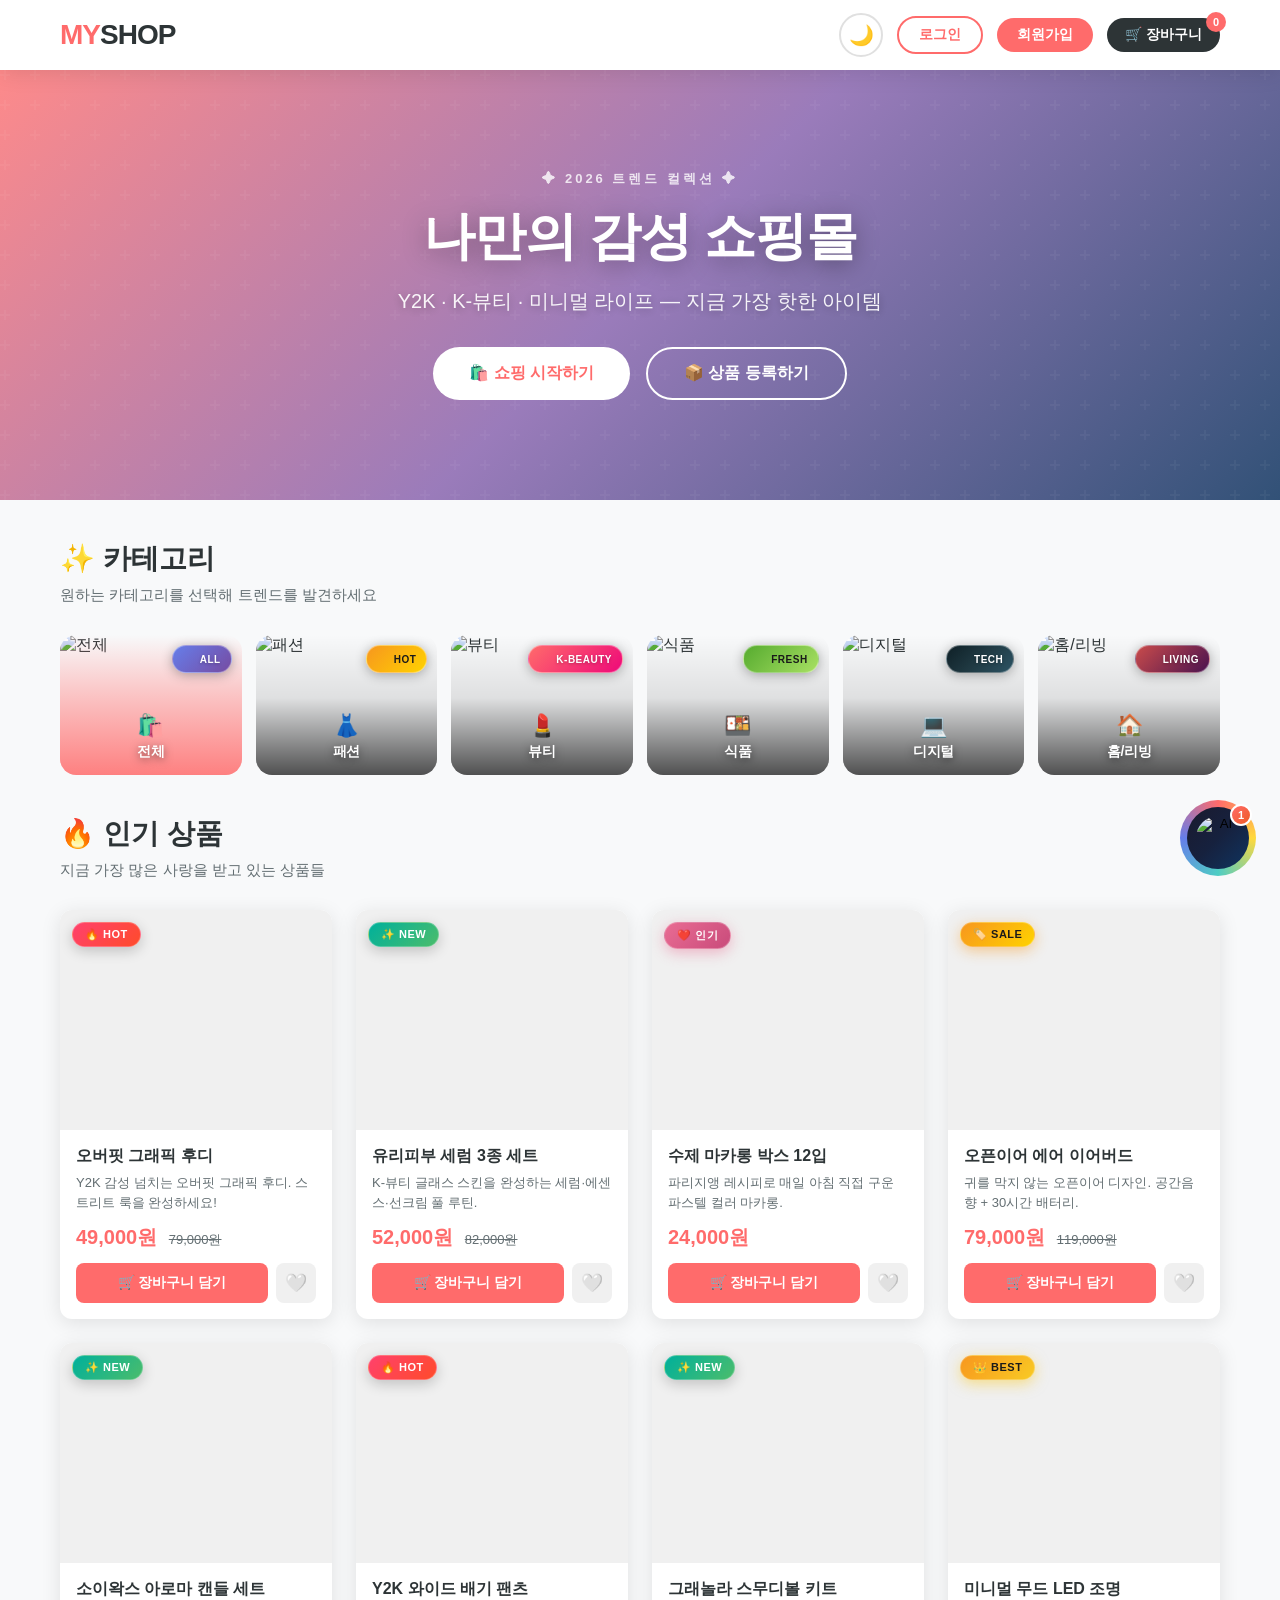
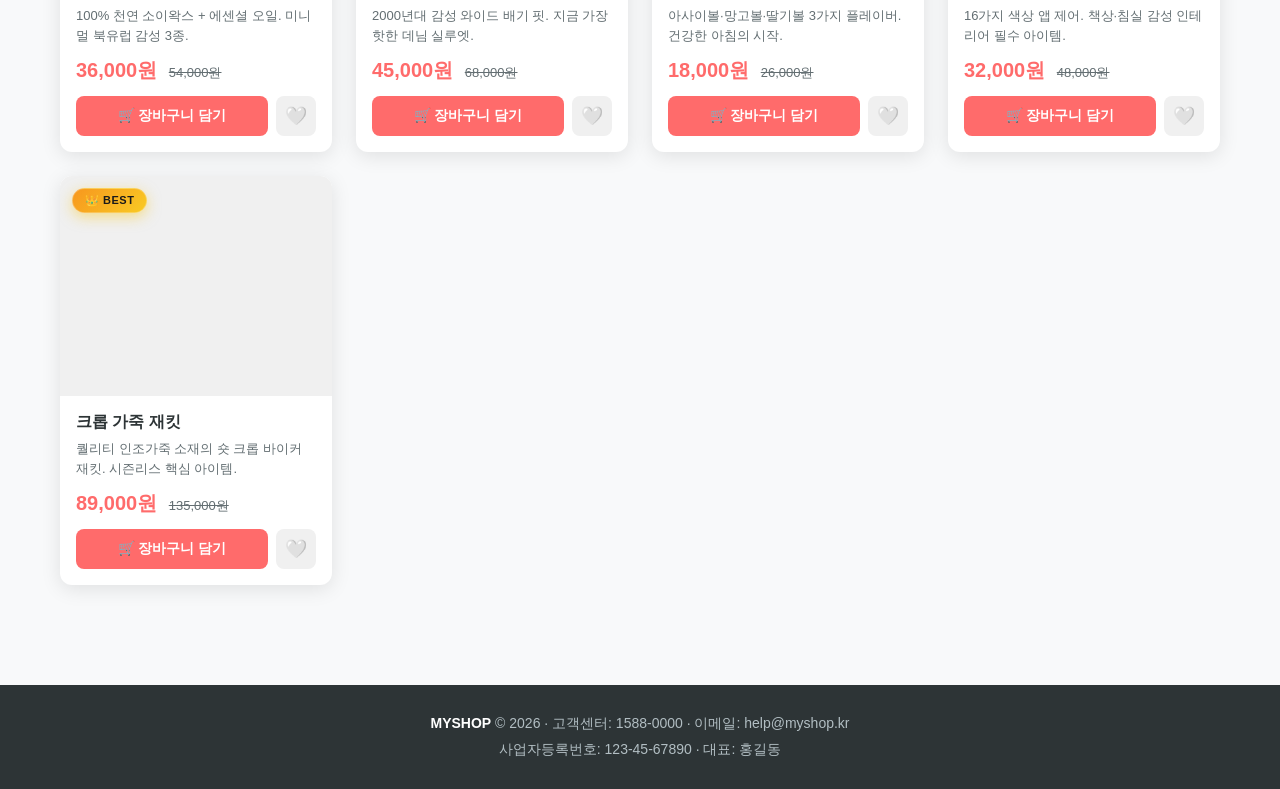
==== commit 4b0ccee8: "feat: 카테고리 뱃지 아이콘 이미지 교체 및 다크모드 추가 Made-with: Cursor" ====
--- a/내가만들 페이지 .html
+++ b/내가만들 페이지 .html
@@ -276,16 +276,26 @@
       position: absolute;
       top: 10px;
       right: 10px;
+      display: flex;
+      align-items: center;
+      gap: 5px;
       color: white;
       font-size: 10px;
       font-weight: 800;
-      padding: 4px 10px;
+      padding: 5px 10px 5px 6px;
       border-radius: 20px;
-      letter-spacing: 0.6px;
+      letter-spacing: 0.5px;
       backdrop-filter: blur(6px);
-      border: 1px solid rgba(255,255,255,0.3);
-      box-shadow: 0 2px 10px rgba(0,0,0,0.25);
-      text-shadow: 0 1px 4px rgba(0,0,0,0.3);
+      border: 1px solid rgba(255,255,255,0.35);
+      box-shadow: 0 2px 12px rgba(0,0,0,0.3);
+      text-shadow: 0 1px 3px rgba(0,0,0,0.25);
+    }
+    .cat-card-badge img {
+      width: 16px;
+      height: 16px;
+      object-fit: contain;
+      filter: drop-shadow(0 1px 2px rgba(0,0,0,0.3));
+      flex-shrink: 0;
     }
     .badge-all      { background: linear-gradient(135deg, #667eea, #764ba2); }
     .badge-fashion  { background: linear-gradient(135deg, #f7971e, #ffd200); color: #1a1a1a; text-shadow: none; }
@@ -1192,6 +1202,118 @@
       .chatbot-window { width: calc(100vw - 20px); right: 10px; bottom: 90px; }
       .chatbot-fab { bottom: 16px; right: 16px; }
     }
+
+    /* ===== 다크모드 토글 버튼 ===== */
+    .dark-toggle {
+      width: 44px;
+      height: 44px;
+      border-radius: 50%;
+      border: 2px solid #e0e0e0;
+      background: transparent;
+      cursor: pointer;
+      font-size: 20px;
+      display: flex;
+      align-items: center;
+      justify-content: center;
+      transition: all 0.25s;
+      flex-shrink: 0;
+    }
+    .dark-toggle:hover { border-color: var(--primary); transform: rotate(20deg); }
+
+    /* ===== 다크모드 전역 ===== */
+    body.dark {
+      background: #13141a;
+      color: #e8e8f0;
+    }
+    body.dark header {
+      background: #1e1f26;
+      box-shadow: 0 4px 20px rgba(0,0,0,0.4);
+    }
+    body.dark .logo span { color: #e8e8f0; }
+    body.dark .dark-toggle { border-color: #444; color: #e8e8f0; }
+    body.dark .dark-toggle:hover { border-color: var(--primary); }
+
+    /* 버튼 */
+    body.dark .btn-outline { border-color: var(--primary); color: var(--primary); }
+    body.dark .cart-btn { background: #2c2d38; }
+    body.dark .cart-btn:hover { background: #3a3b4a; }
+
+    /* 카테고리 텍스트 버튼 */
+    body.dark .cat-btn { background: #2c2d38; border-color: #3a3b4a; color: #ccc; }
+    body.dark .cat-btn.active, body.dark .cat-btn:hover { background: var(--primary); color: #fff; border-color: var(--primary); }
+
+    /* 섹션 타이틀 */
+    body.dark .section-title { color: #e8e8f0; }
+    body.dark .section-subtitle { color: #999; }
+
+    /* 상품 카드 */
+    body.dark .product-card { background: #1e1f26; box-shadow: 0 4px 20px rgba(0,0,0,0.35); }
+    body.dark .product-name { color: #e8e8f0; }
+    body.dark .product-img-wrap { background: #2c2d38; }
+    body.dark .btn-wish { background: #2c2d38; color: #bbb; }
+    body.dark .btn-wish:hover { background: #3a2b2b; }
+
+    /* 상품 등록 섹션 */
+    body.dark .add-product-section { background: #1e1f26; box-shadow: 0 4px 20px rgba(0,0,0,0.35); }
+    body.dark .add-product-section h3 { color: #e8e8f0; }
+    body.dark .add-product-section p { color: #999; }
+
+    /* 모달 */
+    body.dark .modal { background: #1e1f26; color: #e8e8f0; }
+    body.dark .modal-close { color: #888; }
+    body.dark .modal-close:hover { color: #e8e8f0; }
+    body.dark .modal-sub { color: #999; }
+    body.dark .form-group label { color: #ccc; }
+    body.dark .form-group input,
+    body.dark .form-group textarea,
+    body.dark .form-group select {
+      background: #2c2d38;
+      border-color: #3a3b4a;
+      color: #e8e8f0;
+    }
+    body.dark .form-group input::placeholder,
+    body.dark .form-group textarea::placeholder { color: #666; }
+    body.dark .form-group input:focus,
+    body.dark .form-group textarea:focus,
+    body.dark .form-group select:focus { border-color: var(--primary); }
+    body.dark .form-divider::before,
+    body.dark .form-divider::after { background: #3a3b4a; }
+    body.dark .switch-form { color: #999; }
+
+    /* 이미지 업로드 */
+    body.dark .img-upload-area { background: #2c2d38; border-color: #444; }
+    body.dark .img-upload-area:hover { background: #33212a; border-color: var(--primary); }
+    body.dark .img-upload-area p { color: #888; }
+    body.dark .preview-item { border-color: #444; }
+
+    /* 장바구니 */
+    body.dark .cart-item { border-bottom-color: #2c2d38; }
+    body.dark .cart-item-name { color: #e8e8f0; }
+    body.dark .cart-item-img { background: #2c2d38; }
+    body.dark .cart-total { background: #2c2d38; }
+    body.dark .qty-btn { background: #3a3b4a; color: #e8e8f0; border-color: #444; }
+    body.dark .qty-btn:hover { background: #4a4b5a; }
+    body.dark .cart-empty { color: #666; }
+
+    /* 챗봇 */
+    body.dark .chatbot-window { background: #1e1f26; border-color: #3a3b4a; }
+    body.dark .chatbot-header { background: linear-gradient(135deg, #667eea, #764ba2); }
+    body.dark .chatbot-messages { background: #13141a; }
+    body.dark .msg-bot .msg-bubble { background: #2c2d38; color: #e8e8f0; }
+    body.dark .chatbot-input-row { background: #2c2d38; border-top-color: #3a3b4a; }
+    body.dark .chatbot-input-row input {
+      background: #2c2d38;
+      color: #e8e8f0;
+      border-color: transparent;
+    }
+    body.dark .chatbot-input-row input::placeholder { color: #666; }
+
+    /* 전환 애니메이션 */
+    body, header, .product-card, .modal, .add-product-section,
+    .cat-btn, .form-group input, .form-group textarea,
+    .form-group select, .chatbot-window, .chatbot-messages {
+      transition: background 0.3s, color 0.3s, border-color 0.3s, box-shadow 0.3s;
+    }
   </style>
 </head>
 <body>
@@ -1201,6 +1323,7 @@
   <div class="header-inner">
     <div class="logo" onclick="scrollToTop()">MY<span>SHOP</span></div>
     <div class="header-actions" id="headerActions">
+      <button class="dark-toggle" id="darkToggleBtn" onclick="toggleDark()" title="다크모드 전환">🌙</button>
       <button class="btn btn-outline" onclick="openModal('loginModal')">로그인</button>
       <button class="btn btn-primary" onclick="openModal('registerModal')">회원가입</button>
       <button class="cart-btn" onclick="openModal('cartModal')">
@@ -1235,7 +1358,7 @@
         <div class="cat-card-emoji">🛍️</div>
         <div class="cat-card-label">전체</div>
       </div>
-      <span class="cat-card-badge badge-all">✦ ALL</span>
+      <span class="cat-card-badge badge-all"><img src="https://img.icons8.com/fluency/32/shopping-bag.png" alt="">ALL</span>
     </div>
     <div class="cat-card" onclick="filterCategoryCard('fashion', this)">
       <img src="https://images.unsplash.com/photo-1469334031218-e382a71b716b?w=600&q=85" alt="패션" loading="lazy" />
@@ -1243,7 +1366,7 @@
         <div class="cat-card-emoji">👗</div>
         <div class="cat-card-label">패션</div>
       </div>
-      <span class="cat-card-badge badge-fashion">🔥 HOT</span>
+      <span class="cat-card-badge badge-fashion"><img src="https://img.icons8.com/fluency/32/fire-element--v1.png" alt="">HOT</span>
     </div>
     <div class="cat-card" onclick="filterCategoryCard('beauty', this)">
       <img src="https://images.unsplash.com/photo-1596462502278-27bfdc403348?w=600&q=85" alt="뷰티" loading="lazy" />
@@ -1251,7 +1374,7 @@
         <div class="cat-card-emoji">💄</div>
         <div class="cat-card-label">뷰티</div>
       </div>
-      <span class="cat-card-badge badge-beauty">✨ K-BEAUTY</span>
+      <span class="cat-card-badge badge-beauty"><img src="https://img.icons8.com/fluency/32/lipstick.png" alt="">K-BEAUTY</span>
     </div>
     <div class="cat-card" onclick="filterCategoryCard('food', this)">
       <img src="https://images.unsplash.com/photo-1504674900247-0877df9cc836?w=600&q=85" alt="식품" loading="lazy" />
@@ -1259,7 +1382,7 @@
         <div class="cat-card-emoji">🍱</div>
         <div class="cat-card-label">식품</div>
       </div>
-      <span class="cat-card-badge badge-food">🌿 FRESH</span>
+      <span class="cat-card-badge badge-food"><img src="https://img.icons8.com/fluency/32/salad.png" alt="">FRESH</span>
     </div>
     <div class="cat-card" onclick="filterCategoryCard('digital', this)">
       <img src="https://images.unsplash.com/photo-1519389950473-47ba0277781c?w=600&q=85" alt="디지털" loading="lazy" />
@@ -1267,7 +1390,7 @@
         <div class="cat-card-emoji">💻</div>
         <div class="cat-card-label">디지털</div>
       </div>
-      <span class="cat-card-badge badge-digital">⚡ TECH</span>
+      <span class="cat-card-badge badge-digital"><img src="https://img.icons8.com/fluency/32/processor.png" alt="">TECH</span>
     </div>
     <div class="cat-card" onclick="filterCategoryCard('home', this)">
       <img src="https://images.unsplash.com/photo-1618221195710-dd6b41faaea6?w=600&q=85" alt="홈/리빙" loading="lazy" />
@@ -1275,7 +1398,7 @@
         <div class="cat-card-emoji">🏠</div>
         <div class="cat-card-label">홈/리빙</div>
       </div>
-      <span class="cat-card-badge badge-home">🪴 LIVING</span>
+      <span class="cat-card-badge badge-home"><img src="https://img.icons8.com/fluency/32/home.png" alt="">LIVING</span>
     </div>
   </div>
 
@@ -1510,6 +1633,22 @@
 
 <!-- ==================== JavaScript ==================== -->
 <script>
+// ===== 다크모드 =====
+function toggleDark() {
+  const isDark = document.body.classList.toggle('dark');
+  localStorage.setItem('myshop_dark', isDark ? '1' : '0');
+  document.getElementById('darkToggleBtn').textContent = isDark ? '☀️' : '🌙';
+}
+(function initDark() {
+  if (localStorage.getItem('myshop_dark') === '1') {
+    document.body.classList.add('dark');
+    document.addEventListener('DOMContentLoaded', () => {
+      const btn = document.getElementById('darkToggleBtn');
+      if (btn) btn.textContent = '☀️';
+    });
+  }
+})();
+
 // ===== 상태 관리 =====
 let currentUser = null;
 let users = JSON.parse(localStorage.getItem('myshop_users') || '[]');
